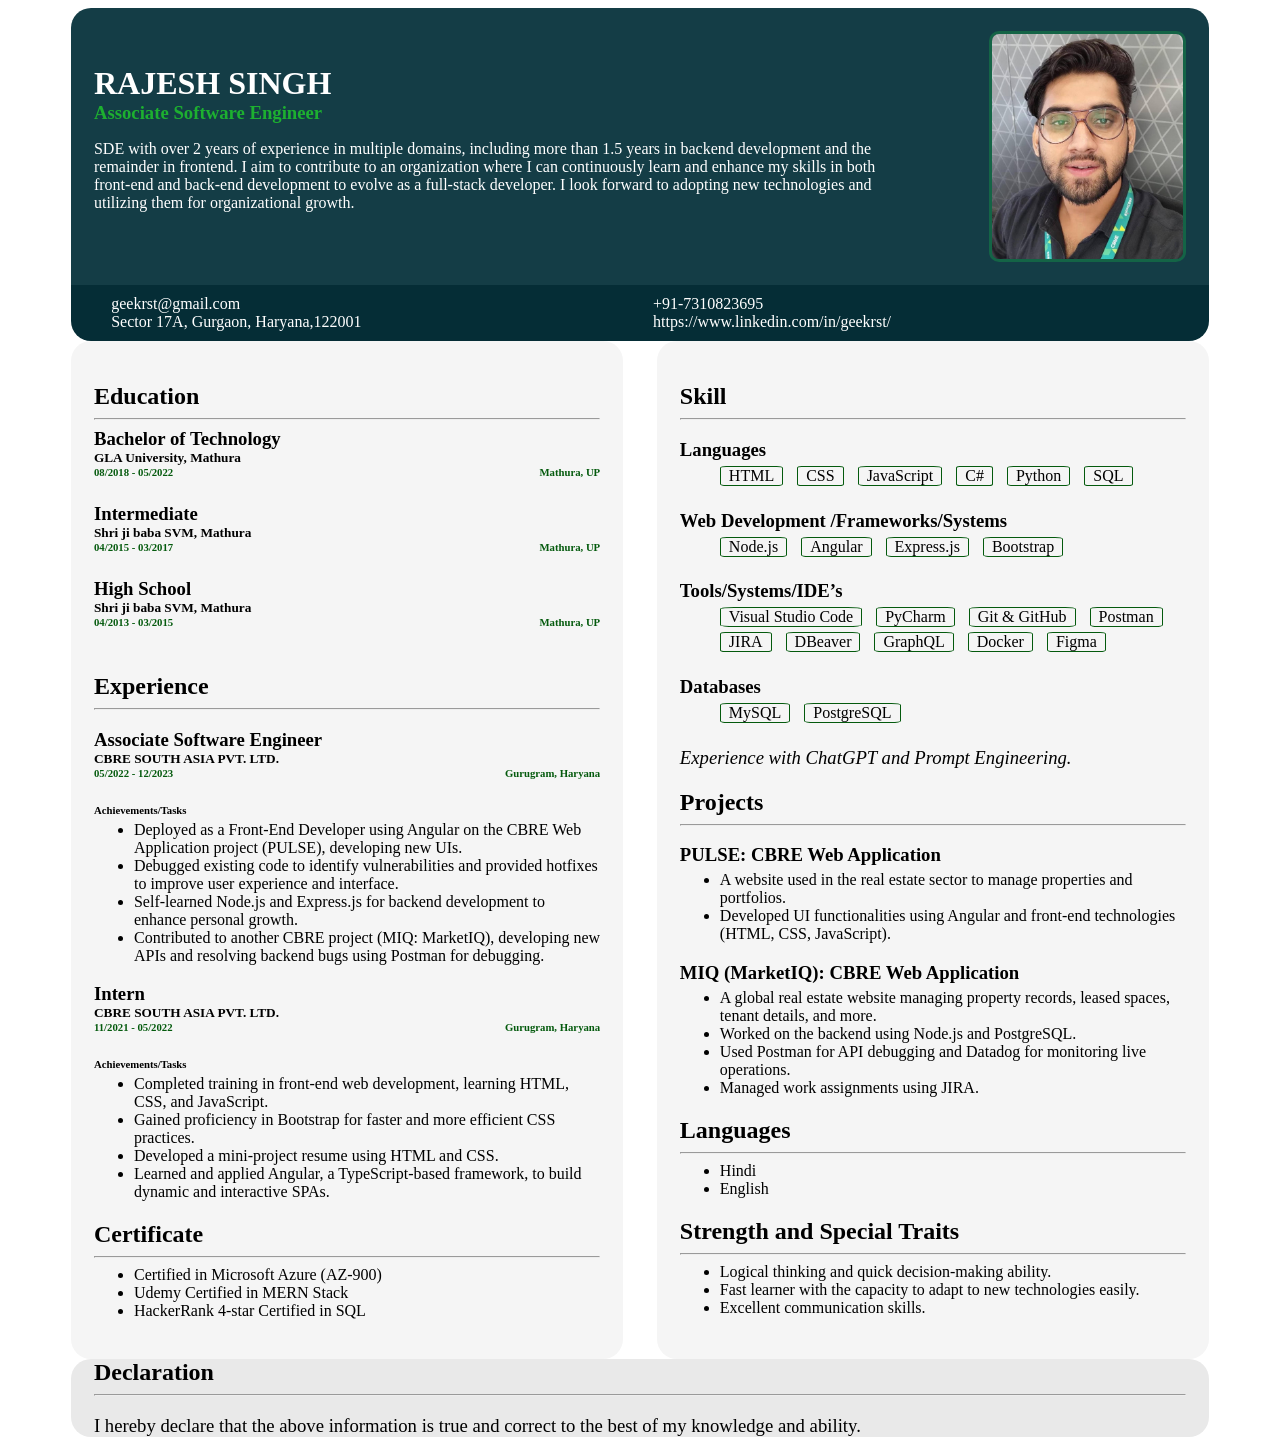
==== index.html @ 97f4af21 "update" ====
<!DOCTYPE html>
<html lang="en">
  <head>
    <meta charset="UTF-8" />
    <meta name="viewport" content="width=device-width, initial-scale=1.0" />
    <title>RAJESH SINGH</title>
    <link rel="stylesheet" href="style.css" />
  </head>
  <body>
    <div class="mainContainer">
      <div class="mainHead">
        <div class="header">
          <div id="desc">
            <h1>RAJESH SINGH</h1>
            <h3>Associate Software Engineer</h3>
            <p>
              SDE with over 2 years of experience in multiple domains, including
              more than 1.5 years in backend development and the remainder in
              frontend. I aim to contribute to an organization where I can
              continuously learn and enhance my skills in both front-end and
              back-end development to evolve as a full-stack developer. I look
              forward to adopting new technologies and utilizing them for
              organizational growth.
            </p>
          </div>
          <img
            src="https://geekrst.github.io/resume/resume.png"
            alt="Rajesh Singh"
          />
        </div>
        <div class="details">
          <ul>
            <li><a href="mailto:geekrst@gmail.com">geekrst@gmail.com</a></li>
            <li><a href="tel:+91-7310823695">+91-7310823695</a></li>
            <li>Sector 17A, Gurgaon, Haryana,122001</li>
            <li>
              <a href="https://www.linkedin.com/in/geekrst/"
                >https://www.linkedin.com/in/geekrst/</a
              >
            </li>
          </ul>
        </div>
      </div>
      <div class="mainContent">
        <div class="left">
          <div class="education">
            <h2>Education</h2>
            <hr />
            <div class="btech">
              <h3 class="edHeading">Bachelor of Technology</h3>
              <h5>GLA University, Mathura</h5>
              <div class="timePlace">
                <h6 class="year">08/2018 - 05/2022</h6>
                <h6 class="yearplace">Mathura, UP</h6>
              </div>
            </div>
            <div class="intermediate">
              <h3 class="edHeading">Intermediate</h3>
              <h5>Shri ji baba SVM, Mathura</h5>
              <div class="timePlace">
                <h6 class="year">04/2015 - 03/2017</h6>
                <h6 class="yearplace">Mathura, UP</h6>
              </div>
            </div>
            <div class="highschool">
              <h3 class="edHeading">High School</h3>
              <h5>Shri ji baba SVM, Mathura</h5>
              <div class="timePlace">
                <h6 class="year">04/2013 - 03/2015</h6>
                <h6 class="yearplace">Mathura, UP</h6>
              </div>
            </div>
          </div>
          <div class="experience">
            <h2>Experience</h2>
            <hr />
            <div class="fulltime">
              <h3>Associate Software Engineer</h3>
              <h5>CBRE SOUTH ASIA PVT. LTD.</h5>
              <div class="timePlace">
                <h6 class="year">05/2022 - 12/2023</h6>
                <h6 class="yearplace">Gurugram, Haryana</h6>
              </div>
              <h6 class="goal">Achievements/Tasks</h6>
              <ul>
                <li>
                  Deployed as a Front-End Developer using Angular on the CBRE
                  Web Application project (PULSE), developing new UIs.
                </li>
                <li>
                  Debugged existing code to identify vulnerabilities and
                  provided hotfixes to improve user experience and interface.
                </li>
                <li>
                  Self-learned Node.js and Express.js for backend development to
                  enhance personal growth.
                </li>
                <li>
                  Contributed to another CBRE project (MIQ: MarketIQ),
                  developing new APIs and resolving backend bugs using Postman
                  for debugging.
                </li>
              </ul>
            </div>
            <div class="intern">
              <h3>Intern</h3>
              <h5>CBRE SOUTH ASIA PVT. LTD.</h5>
              <div class="timePlace">
                <h6 class="year">11/2021 - 05/2022</h6>
                <h6 class="yearplace">Gurugram, Haryana</h6>
              </div>
              <h6 class="goal">Achievements/Tasks</h6>
              <ul>
                <li>
                  Completed training in front-end web development, learning
                  HTML, CSS, and JavaScript.
                </li>
                <li>
                  Gained proficiency in Bootstrap for faster and more efficient
                  CSS practices.
                </li>
                <li>Developed a mini-project resume using HTML and CSS.</li>
                <li>
                  Learned and applied Angular, a TypeScript-based framework, to
                  build dynamic and interactive SPAs.
                </li>
              </ul>
            </div>
          </div>
          <div class="certificate">
            <h2>Certificate</h2>
            <hr />
            <ul>
              <li>Certified in Microsoft Azure (AZ-900)</li>
              <li>Udemy Certified in MERN Stack</li>
              <li>HackerRank 4-star Certified in SQL</li>
            </ul>
          </div>
        </div>
        <div class="right">
          <div class="skill">
            <h2>Skill</h2>
            <hr />
            <h3>Languages</h3>
            <ul>
              <li>HTML</li>
              <li>CSS</li>
              <li>JavaScript</li>
              <li>C#</li>
              <li>Python</li>
              <!-- <li>Swift</li> -->
              <li>SQL</li>
            </ul>
            <h3>Web Development /Frameworks/Systems</h3>
            <ul>
              <li>Node.js</li>
              <li>Angular</li>
              <li>Express.js</li>
              <li>Bootstrap</li>
              <!-- <li>UIKit</li>
              <li>SwiftUI</li>
              <li>Core data</li> -->
            </ul>
            <h3>Tools/Systems/IDE’s</h3>
            <ul>
              <li>Visual Studio Code</li>
              <!-- <li>XCode</li> -->
              <li>PyCharm</li>
              <li>Git & GitHub</li>
              <li>Postman</li>
              <li>JIRA</li>
              <li>DBeaver</li>
              <!-- <li>SQLiteStudio</li> -->
              <li>GraphQL</li>
              <li>Docker</li>
              <li>Figma</li>
            </ul>
            <h3>Databases</h3>
            <ul>
              <li>MySQL</li>
              <li>PostgreSQL</li>
              <!-- <li>SQLite</li> -->
            </ul>
            <h3 class="ai">
              <em>Experience with ChatGPT and Prompt Engineering.</em>
            </h3>
          </div>
          <div class="project">
            <h2>Projects</h2>
            <hr />
            <h3>PULSE: CBRE Web Application</h3>
            <ul>
              <li>
                A website used in the real estate sector to manage properties
                and portfolios.
              </li>
              <li>
                Developed UI functionalities using Angular and front-end
                technologies (HTML, CSS, JavaScript).
              </li>
            </ul>
            <h3>MIQ (MarketIQ): CBRE Web Application</h3>
            <ul>
              <li>
                A global real estate website managing property records, leased
                spaces, tenant details, and more.
              </li>
              <li>Worked on the backend using Node.js and PostgreSQL.</li>
              <li>
                Used Postman for API debugging and Datadog for monitoring live
                operations.
              </li>
              <li>Managed work assignments using JIRA.</li>
            </ul>
            <!-- <h3>HOST: CBRE Mobile App</h3>
            <ul>
              <li>
                It is mobile app for building plotting and managing, worked on
                iOS application HOST.
              </li>
              <li>
                Worked in Xcode and Swift programming language for iOS
                Development.
              </li>
            </ul> -->
          </div>
          <div class="language">
            <h2>Languages</h2>
            <hr />
            <ul>
              <li>Hindi</li>
              <li>English</li>
            </ul>
          </div>
          <div class="strength">
            <h2>Strength and Special Traits</h2>
            <hr />
            <ul>
              <li>Logical thinking and quick decision-making ability.</li>
              <li>
                Fast learner with the capacity to adapt to new technologies
                easily.
              </li>
              <li>Excellent communication skills.</li>
            </ul>
          </div>
        </div>
      </div>
      <div class="declaration">
        <h2 id="declarationName">Declaration</h2>
        <hr />
        <h3 class="ai">
          I hereby declare that the above information is true and correct to the
          best of my knowledge and ability.
        </h3>
      </div>
    </div>
  </body>
</html>
---- style.css ----
.header #desc {
  width: 75%;
  display: inline-block;
  /* background-color: #31d; */
  color: white;
}
.header #desc h1 {
  margin: 0;
}

.mainHead {
  /* border: 2px solid red; */
  border-radius: 20px;
}

.header #desc h3 {
  color: rgb(29, 176, 48);
  margin: 0;
}

h3 {
  margin-bottom: 0;
}

.header {
  /* border: 2px solid navy; */
  height: 10%;
  margin: 0;
  padding: 2% 2%;
  background-color: rgb(20, 61, 70);
  border-radius: 20px 20px 0 0;
  display: flex;
  flex-direction: row;
  justify-content: space-between;
  align-items: center;
  /* align-content: center; */
}

/* .header #dp {
  width: 24%;
  display: inline-block;
  box-sizing: border-box;
  border: 5px solid rgb(79, 19, 231);
  border-radius: 4px;
} */

.header img {
  width: 18%;
  display: inline-block;
  height: 25%;
  box-sizing: border-box;
  object-fit: contain;
  border: 3px solid rgb(20, 100, 70);
  border-radius: 10px;
}

.details {
  background-color: rgb(5, 45, 54);
  margin: 0;
  padding: 10px 0;
  /* border-bottom: 2px solid red; */
  border-radius: 0 0 20px 20px;
}

.mainContent {
  display: flex;
  /* flex-direction: row; */
  /* flex-wrap: wrap-reverse; */
  justify-content: space-between;
  /* align-content: center; */
}

.details li {
  color: white;
  display: inline-block;
  width: 49%;
}

.ai {
  font-weight: 400;
}
.details li a {
  color: white;
  text-decoration: none;
}

.details li a:hover {
  color: rgb(15, 106, 224);
  text-decoration: underline;
}
ul {
  margin-top: 5px;
}
.details ul {
  margin: 0;
}

.left {
  /* border: 2px solid orange; */
  width: 44.5%;
  display: inline-block;
  padding: 2% 2%;
  object-fit: contain;
  background-color: whitesmoke;
  border-radius: 20px;
}

.right {
  /* border: 2px solid purple; */
  width: 44.5%;
  display: inline-block;
  padding: 2% 2%;
  object-fit: contain;
  background-color: rgb(245, 245, 245);
  border-radius: 20px;
}

.declaration {
  /* border: 2px solid red; */
  padding: 0 2%;
  background-color: #e9e9e9;
  border-radius: 20px;
  /* color: white; */
}
/* Skill -- start */
.skill li {
  display: inline-block;
  margin: 0 10px 5px 0;
  padding: 0 8px;
  border: 1px solid rgb(4, 90, 13);
  border-radius: 10%;
}

/* Skill --- end */

/* Left --- start */
.left .year {
  display: inline-block;
  margin-top: 0;
  color: rgb(4, 90, 13);
}

.edHeading {
  margin-bottom: 0;
  margin-top: 0;
}
.left .yearplace {
  display: inline-block;
  /* margin-left: 145px; */
  margin-top: 0;
  color: rgb(4, 90, 13);
}

.timePlace {
  display: flex;
  flex-direction: row;
  justify-content: space-between;
}
.left h5 {
  margin: 0;
}

.left .goal {
  margin: 0;
}

/* left ---- end  */

#declarationName {
  margin-top: 0;
}

.mainContainer {
  width: 90%;
  margin: auto;
  font-size: 1.25vw;
}
h2 {
  margin-bottom: 0;
}

/* Mobile Design */

/* @media screen and (min-width: 450px) {
  .mainContainer {
    width: 100%;
    margin: auto;
    font-size: 1.25vw;
  }

  .header {
    height: 20%;
  }
} */

/* Mobile-end */
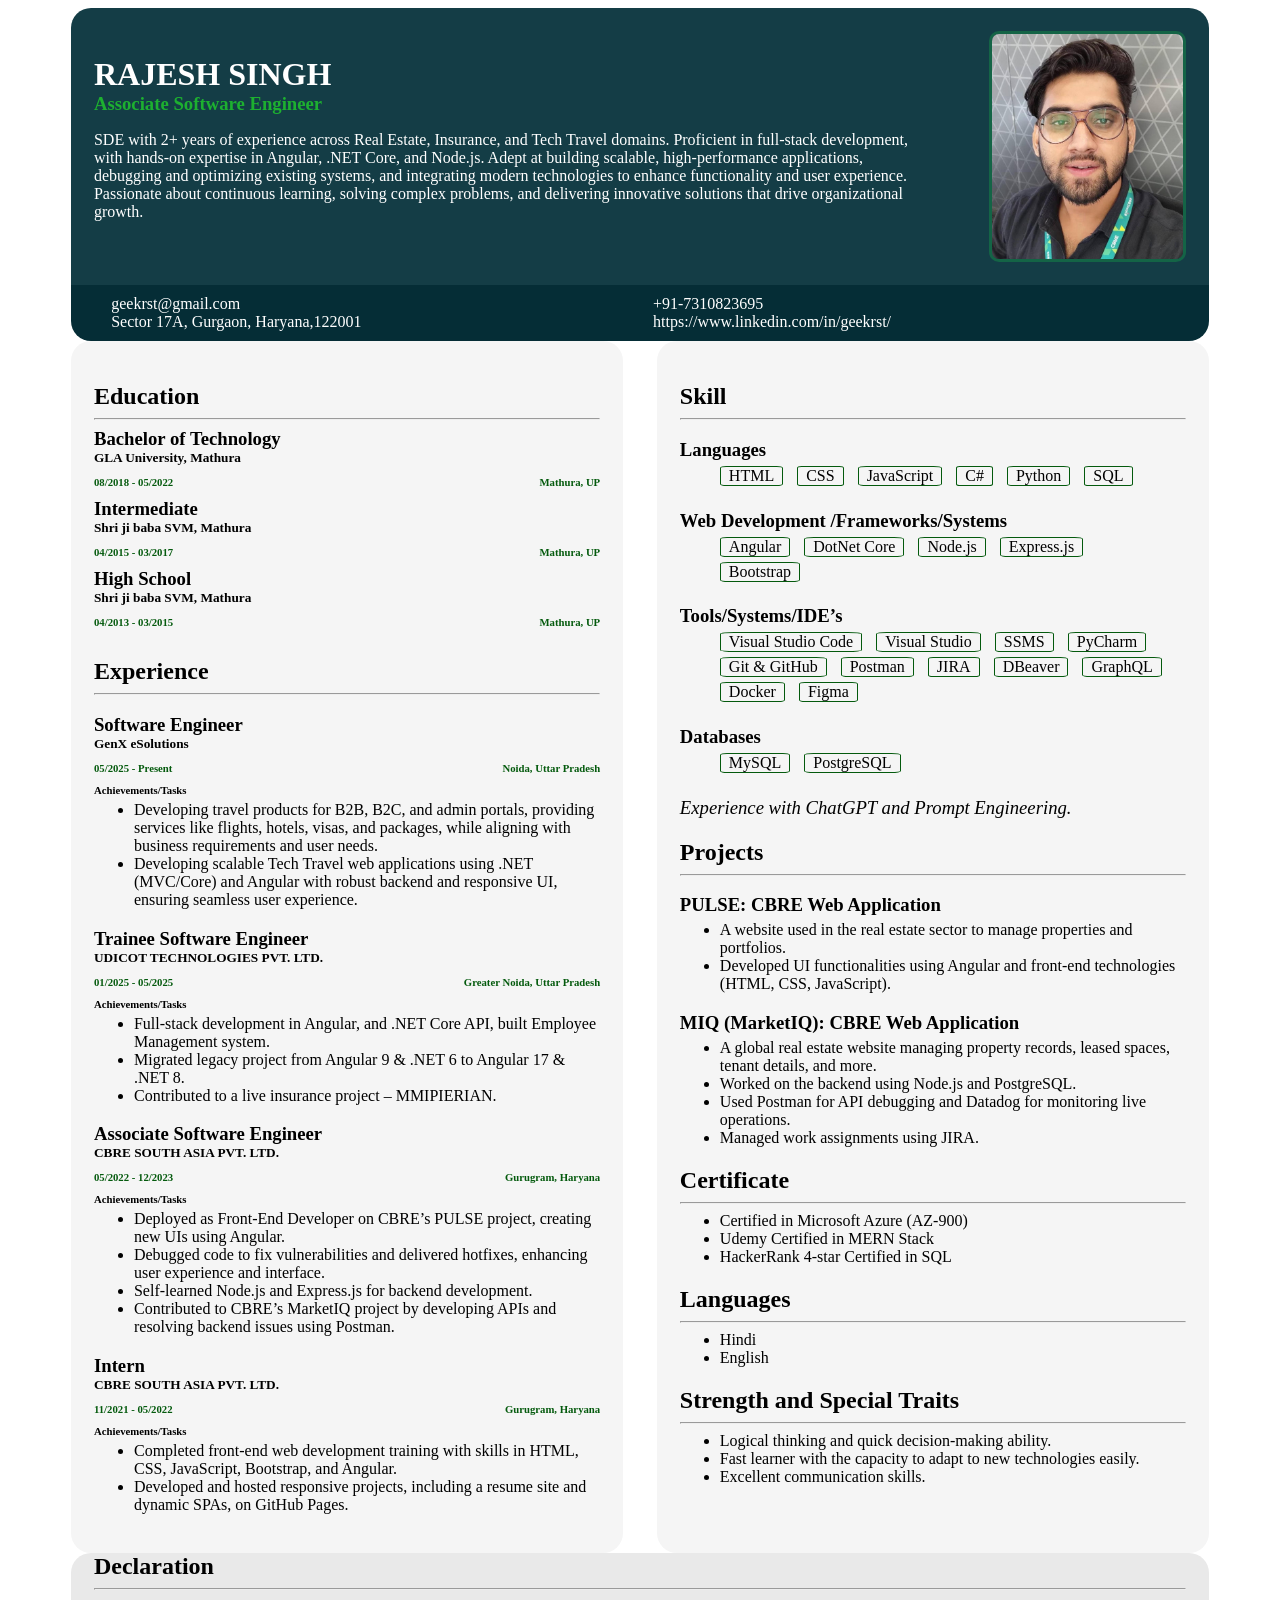
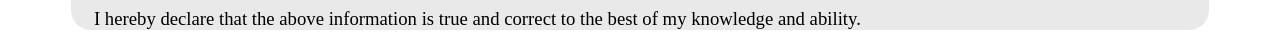
==== commit fd856e3b: "updated 02102025" ====
--- a/index.html
+++ b/index.html
@@ -1,218 +1,238 @@
 <!DOCTYPE html>
 <html lang="en">
-  <head>
-    <meta charset="UTF-8" />
-    <meta name="viewport" content="width=device-width, initial-scale=1.0" />
-    <title>RAJESH SINGH</title>
-    <link rel="stylesheet" href="style.css" />
-  </head>
-  <body>
-    <div class="mainContainer">
-      <div class="mainHead">
-        <div class="header">
-          <div id="desc">
-            <h1>RAJESH SINGH</h1>
+
+<head>
+  <meta charset="UTF-8" />
+  <meta name="viewport" content="width=device-width, initial-scale=1.0" />
+  <title>RAJESH SINGH</title>
+  <link rel="stylesheet" href="style.css" />
+</head>
+
+<body>
+  <div class="mainContainer">
+    <div class="mainHead">
+      <div class="header">
+        <div id="desc">
+          <h1>RAJESH SINGH</h1>
+          <h3>Associate Software Engineer</h3>
+          <p style="font-weight: 200;">
+            SDE with 2+ years of experience across Real Estate, Insurance, and Tech Travel domains. Proficient in
+            full-stack development, with hands-on expertise in Angular, .NET Core, and Node.js. Adept at building
+            scalable, high-performance applications, debugging and optimizing existing systems, and integrating modern
+            technologies to enhance functionality and user experience. Passionate about continuous learning, solving
+            complex problems, and delivering innovative solutions that drive organizational growth.
+          </p>
+        </div>
+        <img src="https://geekrst.github.io/resume/resume.png" alt="Rajesh Singh" />
+        <!-- <img src="/resume.png" alt="Rst" /> -->
+      </div>
+      <div class="details">
+        <ul>
+          <li><a href="mailto:geekrst@gmail.com">geekrst@gmail.com</a></li>
+          <li><a href="tel:+91-7310823695">+91-7310823695</a></li>
+          <li>Sector 17A, Gurgaon, Haryana,122001</li>
+          <li>
+            <a href="https://www.linkedin.com/in/geekrst/">https://www.linkedin.com/in/geekrst/</a>
+          </li>
+        </ul>
+      </div>
+    </div>
+    <div class="mainContent">
+      <div class="left">
+        <div class="education">
+          <h2>Education</h2>
+          <hr />
+          <div class="btech">
+            <h3 class="edHeading">Bachelor of Technology</h3>
+            <h5>GLA University, Mathura</h5>
+            <div class="timePlace">
+              <h6 class="year">08/2018 - 05/2022</h6>
+              <h6 class="yearplace">Mathura, UP</h6>
+            </div>
+          </div>
+          <div class="intermediate">
+            <h3 class="edHeading">Intermediate</h3>
+            <h5>Shri ji baba SVM, Mathura</h5>
+            <div class="timePlace">
+              <h6 class="year">04/2015 - 03/2017</h6>
+              <h6 class="yearplace">Mathura, UP</h6>
+            </div>
+          </div>
+          <div class="highschool">
+            <h3 class="edHeading">High School</h3>
+            <h5>Shri ji baba SVM, Mathura</h5>
+            <div class="timePlace">
+              <h6 class="year">04/2013 - 03/2015</h6>
+              <h6 class="yearplace">Mathura, UP</h6>
+            </div>
+          </div>
+        </div>
+        <div class="experience">
+          <h2>Experience</h2>
+          <hr />
+          <div class="fulltime">
+            <h3>Software Engineer</h3>
+            <h5>GenX eSolutions</h5>
+            <div class="timePlace">
+              <h6 class="year">05/2025 - Present</h6>
+              <h6 class="yearplace">Noida, Uttar Pradesh</h6>
+            </div>
+            <h6 class="goal">Achievements/Tasks</h6>
+            <ul>
+              <li>Developing travel products for B2B, B2C, and admin portals, providing services like flights, hotels,
+                visas, and packages, while aligning with business requirements and user needs.</li>
+              <li>Developing scalable Tech Travel web applications using .NET (MVC/Core) and Angular with robust
+                backend and responsive UI, ensuring seamless user experience.</li>
+            </ul>
+          </div>
+          <div class="intern">
+            <h3>Trainee Software Engineer</h3>
+            <h5>UDICOT TECHNOLOGIES PVT. LTD.</h5>
+            <div class="timePlace">
+              <h6 class="year">01/2025 - 05/2025</h6>
+              <h6 class="yearplace">Greater Noida, Uttar Pradesh</h6>
+            </div>
+            <h6 class="goal">Achievements/Tasks</h6>
+            <ul>
+              <li>Full-stack development in Angular, and .NET Core API, built Employee
+                Management system.</li>
+              <li>Migrated legacy project from Angular 9 & .NET 6 to Angular 17 & .NET 8.
+              </li>
+              <li>Contributed to a live insurance project – MMIPIERIAN.</li>
+            </ul>
+          </div>
+          <div class="fulltime">
             <h3>Associate Software Engineer</h3>
-            <p>
-              SDE with over 2 years of experience in multiple domains, including
-              more than 1.5 years in backend development and the remainder in
-              frontend. I aim to contribute to an organization where I can
-              continuously learn and enhance my skills in both front-end and
-              back-end development to evolve as a full-stack developer. I look
-              forward to adopting new technologies and utilizing them for
-              organizational growth.
-            </p>
-          </div>
-          <img
-            src="https://geekrst.github.io/resume/resume.png"
-            alt="Rajesh Singh"
-          />
-        </div>
-        <div class="details">
-          <ul>
-            <li><a href="mailto:geekrst@gmail.com">geekrst@gmail.com</a></li>
-            <li><a href="tel:+91-7310823695">+91-7310823695</a></li>
-            <li>Sector 17A, Gurgaon, Haryana,122001</li>
-            <li>
-              <a href="https://www.linkedin.com/in/geekrst/"
-                >https://www.linkedin.com/in/geekrst/</a
-              >
-            </li>
-          </ul>
-        </div>
-      </div>
-      <div class="mainContent">
-        <div class="left">
-          <div class="education">
-            <h2>Education</h2>
-            <hr />
-            <div class="btech">
-              <h3 class="edHeading">Bachelor of Technology</h3>
-              <h5>GLA University, Mathura</h5>
-              <div class="timePlace">
-                <h6 class="year">08/2018 - 05/2022</h6>
-                <h6 class="yearplace">Mathura, UP</h6>
-              </div>
-            </div>
-            <div class="intermediate">
-              <h3 class="edHeading">Intermediate</h3>
-              <h5>Shri ji baba SVM, Mathura</h5>
-              <div class="timePlace">
-                <h6 class="year">04/2015 - 03/2017</h6>
-                <h6 class="yearplace">Mathura, UP</h6>
-              </div>
-            </div>
-            <div class="highschool">
-              <h3 class="edHeading">High School</h3>
-              <h5>Shri ji baba SVM, Mathura</h5>
-              <div class="timePlace">
-                <h6 class="year">04/2013 - 03/2015</h6>
-                <h6 class="yearplace">Mathura, UP</h6>
-              </div>
-            </div>
-          </div>
-          <div class="experience">
-            <h2>Experience</h2>
-            <hr />
-            <div class="fulltime">
-              <h3>Associate Software Engineer</h3>
-              <h5>CBRE SOUTH ASIA PVT. LTD.</h5>
-              <div class="timePlace">
-                <h6 class="year">05/2022 - 12/2023</h6>
-                <h6 class="yearplace">Gurugram, Haryana</h6>
-              </div>
-              <h6 class="goal">Achievements/Tasks</h6>
-              <ul>
-                <li>
-                  Deployed as a Front-End Developer using Angular on the CBRE
-                  Web Application project (PULSE), developing new UIs.
-                </li>
-                <li>
-                  Debugged existing code to identify vulnerabilities and
-                  provided hotfixes to improve user experience and interface.
-                </li>
-                <li>
-                  Self-learned Node.js and Express.js for backend development to
-                  enhance personal growth.
-                </li>
-                <li>
-                  Contributed to another CBRE project (MIQ: MarketIQ),
-                  developing new APIs and resolving backend bugs using Postman
-                  for debugging.
-                </li>
-              </ul>
-            </div>
-            <div class="intern">
-              <h3>Intern</h3>
-              <h5>CBRE SOUTH ASIA PVT. LTD.</h5>
-              <div class="timePlace">
-                <h6 class="year">11/2021 - 05/2022</h6>
-                <h6 class="yearplace">Gurugram, Haryana</h6>
-              </div>
-              <h6 class="goal">Achievements/Tasks</h6>
-              <ul>
-                <li>
-                  Completed training in front-end web development, learning
-                  HTML, CSS, and JavaScript.
-                </li>
-                <li>
-                  Gained proficiency in Bootstrap for faster and more efficient
-                  CSS practices.
-                </li>
-                <li>Developed a mini-project resume using HTML and CSS.</li>
-                <li>
-                  Learned and applied Angular, a TypeScript-based framework, to
-                  build dynamic and interactive SPAs.
-                </li>
-              </ul>
-            </div>
-          </div>
-          <div class="certificate">
-            <h2>Certificate</h2>
-            <hr />
-            <ul>
-              <li>Certified in Microsoft Azure (AZ-900)</li>
-              <li>Udemy Certified in MERN Stack</li>
-              <li>HackerRank 4-star Certified in SQL</li>
-            </ul>
-          </div>
-        </div>
-        <div class="right">
-          <div class="skill">
-            <h2>Skill</h2>
-            <hr />
-            <h3>Languages</h3>
-            <ul>
-              <li>HTML</li>
-              <li>CSS</li>
-              <li>JavaScript</li>
-              <li>C#</li>
-              <li>Python</li>
-              <!-- <li>Swift</li> -->
-              <li>SQL</li>
-            </ul>
-            <h3>Web Development /Frameworks/Systems</h3>
-            <ul>
-              <li>Node.js</li>
-              <li>Angular</li>
-              <li>Express.js</li>
-              <li>Bootstrap</li>
-              <!-- <li>UIKit</li>
+            <h5>CBRE SOUTH ASIA PVT. LTD.</h5>
+            <div class="timePlace">
+              <h6 class="year">05/2022 - 12/2023</h6>
+              <h6 class="yearplace">Gurugram, Haryana</h6>
+            </div>
+            <h6 class="goal">Achievements/Tasks</h6>
+            <ul>
+              <li>
+                Deployed as Front-End Developer on CBRE’s PULSE project, creating new UIs using Angular.
+              </li>
+              <li>
+                Debugged code to fix vulnerabilities and delivered hotfixes, enhancing user experience and interface.
+              </li>
+              <li>
+                Self-learned Node.js and Express.js for backend development.
+              </li>
+              <li>
+                Contributed to CBRE’s MarketIQ project by developing APIs and resolving backend issues using Postman.
+              </li>
+            </ul>
+          </div>
+          <div class="intern">
+            <h3>Intern</h3>
+            <h5>CBRE SOUTH ASIA PVT. LTD.</h5>
+            <div class="timePlace">
+              <h6 class="year">11/2021 - 05/2022</h6>
+              <h6 class="yearplace">Gurugram, Haryana</h6>
+            </div>
+            <h6 class="goal">Achievements/Tasks</h6>
+            <ul>
+              <!-- <li>
+                Completed training in front-end web development, learning
+                HTML, CSS, and JavaScript.
+              </li>
+              <li>
+                Gained proficiency in Bootstrap for faster and more efficient
+                CSS practices.
+              </li>
+              <li>Developed a mini-project resume using HTML and CSS.</li>
+              <li>
+                Learned and applied Angular, a TypeScript-based framework, to
+                build dynamic and interactive SPAs.
+              </li> -->
+              <li>Completed front-end web development training with skills in HTML, CSS, JavaScript, Bootstrap, and
+                Angular.</li>
+              <li>Developed and hosted responsive projects, including a resume site and dynamic SPAs, on GitHub Pages.
+              </li>
+            </ul>
+          </div>
+        </div>
+
+      </div>
+      <div class="right">
+        <div class="skill">
+          <h2>Skill</h2>
+          <hr />
+          <h3>Languages</h3>
+          <ul>
+            <li>HTML</li>
+            <li>CSS</li>
+            <li>JavaScript</li>
+            <li>C#</li>
+            <li>Python</li>
+            <!-- <li>Swift</li> -->
+            <li>SQL</li>
+          </ul>
+          <h3>Web Development /Frameworks/Systems</h3>
+          <ul>
+            <li>Angular</li>
+            <li>DotNet Core</li>
+            <li>Node.js</li>
+            <li>Express.js</li>
+            <li>Bootstrap</li>
+            <!-- <li>UIKit</li>
               <li>SwiftUI</li>
               <li>Core data</li> -->
-            </ul>
-            <h3>Tools/Systems/IDE’s</h3>
-            <ul>
-              <li>Visual Studio Code</li>
-              <!-- <li>XCode</li> -->
-              <li>PyCharm</li>
-              <li>Git & GitHub</li>
-              <li>Postman</li>
-              <li>JIRA</li>
-              <li>DBeaver</li>
-              <!-- <li>SQLiteStudio</li> -->
-              <li>GraphQL</li>
-              <li>Docker</li>
-              <li>Figma</li>
-            </ul>
-            <h3>Databases</h3>
-            <ul>
-              <li>MySQL</li>
-              <li>PostgreSQL</li>
-              <!-- <li>SQLite</li> -->
-            </ul>
-            <h3 class="ai">
-              <em>Experience with ChatGPT and Prompt Engineering.</em>
-            </h3>
-          </div>
-          <div class="project">
-            <h2>Projects</h2>
-            <hr />
-            <h3>PULSE: CBRE Web Application</h3>
-            <ul>
-              <li>
-                A website used in the real estate sector to manage properties
-                and portfolios.
-              </li>
-              <li>
-                Developed UI functionalities using Angular and front-end
-                technologies (HTML, CSS, JavaScript).
-              </li>
-            </ul>
-            <h3>MIQ (MarketIQ): CBRE Web Application</h3>
-            <ul>
-              <li>
-                A global real estate website managing property records, leased
-                spaces, tenant details, and more.
-              </li>
-              <li>Worked on the backend using Node.js and PostgreSQL.</li>
-              <li>
-                Used Postman for API debugging and Datadog for monitoring live
-                operations.
-              </li>
-              <li>Managed work assignments using JIRA.</li>
-            </ul>
-            <!-- <h3>HOST: CBRE Mobile App</h3>
+          </ul>
+          <h3>Tools/Systems/IDE’s</h3>
+          <ul>
+            <li>Visual Studio Code</li>
+            <li>Visual Studio</li>
+            <li>SSMS</li>
+            <li>PyCharm</li>
+            <li>Git & GitHub</li>
+            <li>Postman</li>
+            <li>JIRA</li>
+            <li>DBeaver</li>
+            <!-- <li>SQLiteStudio</li> -->
+            <li>GraphQL</li>
+            <li>Docker</li>
+            <li>Figma</li>
+          </ul>
+          <h3>Databases</h3>
+          <ul>
+            <li>MySQL</li>
+            <li>PostgreSQL</li>
+            <!-- <li>SQLite</li> -->
+          </ul>
+          <h3 class="ai">
+            <em>Experience with ChatGPT and Prompt Engineering.</em>
+          </h3>
+        </div>
+        <div class="project">
+          <h2>Projects</h2>
+          <hr />
+          <h3>PULSE: CBRE Web Application</h3>
+          <ul>
+            <li>
+              A website used in the real estate sector to manage properties
+              and portfolios.
+            </li>
+            <li>
+              Developed UI functionalities using Angular and front-end
+              technologies (HTML, CSS, JavaScript).
+            </li>
+          </ul>
+          <h3>MIQ (MarketIQ): CBRE Web Application</h3>
+          <ul>
+            <li>
+              A global real estate website managing property records, leased
+              spaces, tenant details, and more.
+            </li>
+            <li>Worked on the backend using Node.js and PostgreSQL.</li>
+            <li>
+              Used Postman for API debugging and Datadog for monitoring live
+              operations.
+            </li>
+            <li>Managed work assignments using JIRA.</li>
+          </ul>
+          <!-- <h3>HOST: CBRE Mobile App</h3>
             <ul>
               <li>
                 It is mobile app for building plotting and managing, worked on
@@ -223,37 +243,47 @@
                 Development.
               </li>
             </ul> -->
-          </div>
-          <div class="language">
-            <h2>Languages</h2>
-            <hr />
-            <ul>
-              <li>Hindi</li>
-              <li>English</li>
-            </ul>
-          </div>
-          <div class="strength">
-            <h2>Strength and Special Traits</h2>
-            <hr />
-            <ul>
-              <li>Logical thinking and quick decision-making ability.</li>
-              <li>
-                Fast learner with the capacity to adapt to new technologies
-                easily.
-              </li>
-              <li>Excellent communication skills.</li>
-            </ul>
-          </div>
-        </div>
-      </div>
-      <div class="declaration">
-        <h2 id="declarationName">Declaration</h2>
-        <hr />
-        <h3 class="ai">
-          I hereby declare that the above information is true and correct to the
-          best of my knowledge and ability.
-        </h3>
+        </div>
+        <div class="certificate">
+          <h2>Certificate</h2>
+          <hr />
+          <ul>
+            <li>Certified in Microsoft Azure (AZ-900)</li>
+            <li>Udemy Certified in MERN Stack</li>
+            <li>HackerRank 4-star Certified in SQL</li>
+          </ul>
+        </div>
+        <div class="language">
+          <h2>Languages</h2>
+          <hr />
+          <ul>
+            <li>Hindi</li>
+            <li>English</li>
+          </ul>
+        </div>
+        <div class="strength">
+          <h2>Strength and Special Traits</h2>
+          <hr />
+          <ul>
+            <li>Logical thinking and quick decision-making ability.</li>
+            <li>
+              Fast learner with the capacity to adapt to new technologies
+              easily.
+            </li>
+            <li>Excellent communication skills.</li>
+          </ul>
+        </div>
       </div>
     </div>
-  </body>
-</html>
+    <div class="declaration">
+      <h2 id="declarationName">Declaration</h2>
+      <hr />
+      <h3 class="ai">
+        I hereby declare that the above information is true and correct to the
+        best of my knowledge and ability.
+      </h3>
+    </div>
+  </div>
+</body>
+
+</html>
--- a/style.css
+++ b/style.css
@@ -136,7 +136,7 @@
 /* Left --- start */
 .left .year {
   display: inline-block;
-  margin-top: 0;
+  margin: 10px 0px;
   color: rgb(4, 90, 13);
 }
 
@@ -147,7 +147,7 @@
 .left .yearplace {
   display: inline-block;
   /* margin-left: 145px; */
-  margin-top: 0;
+  margin: 10px 0px;
   color: rgb(4, 90, 13);
 }
 
@@ -155,6 +155,7 @@
   display: flex;
   flex-direction: row;
   justify-content: space-between;
+  margin-bottom: 0px;
 }
 .left h5 {
   margin: 0;
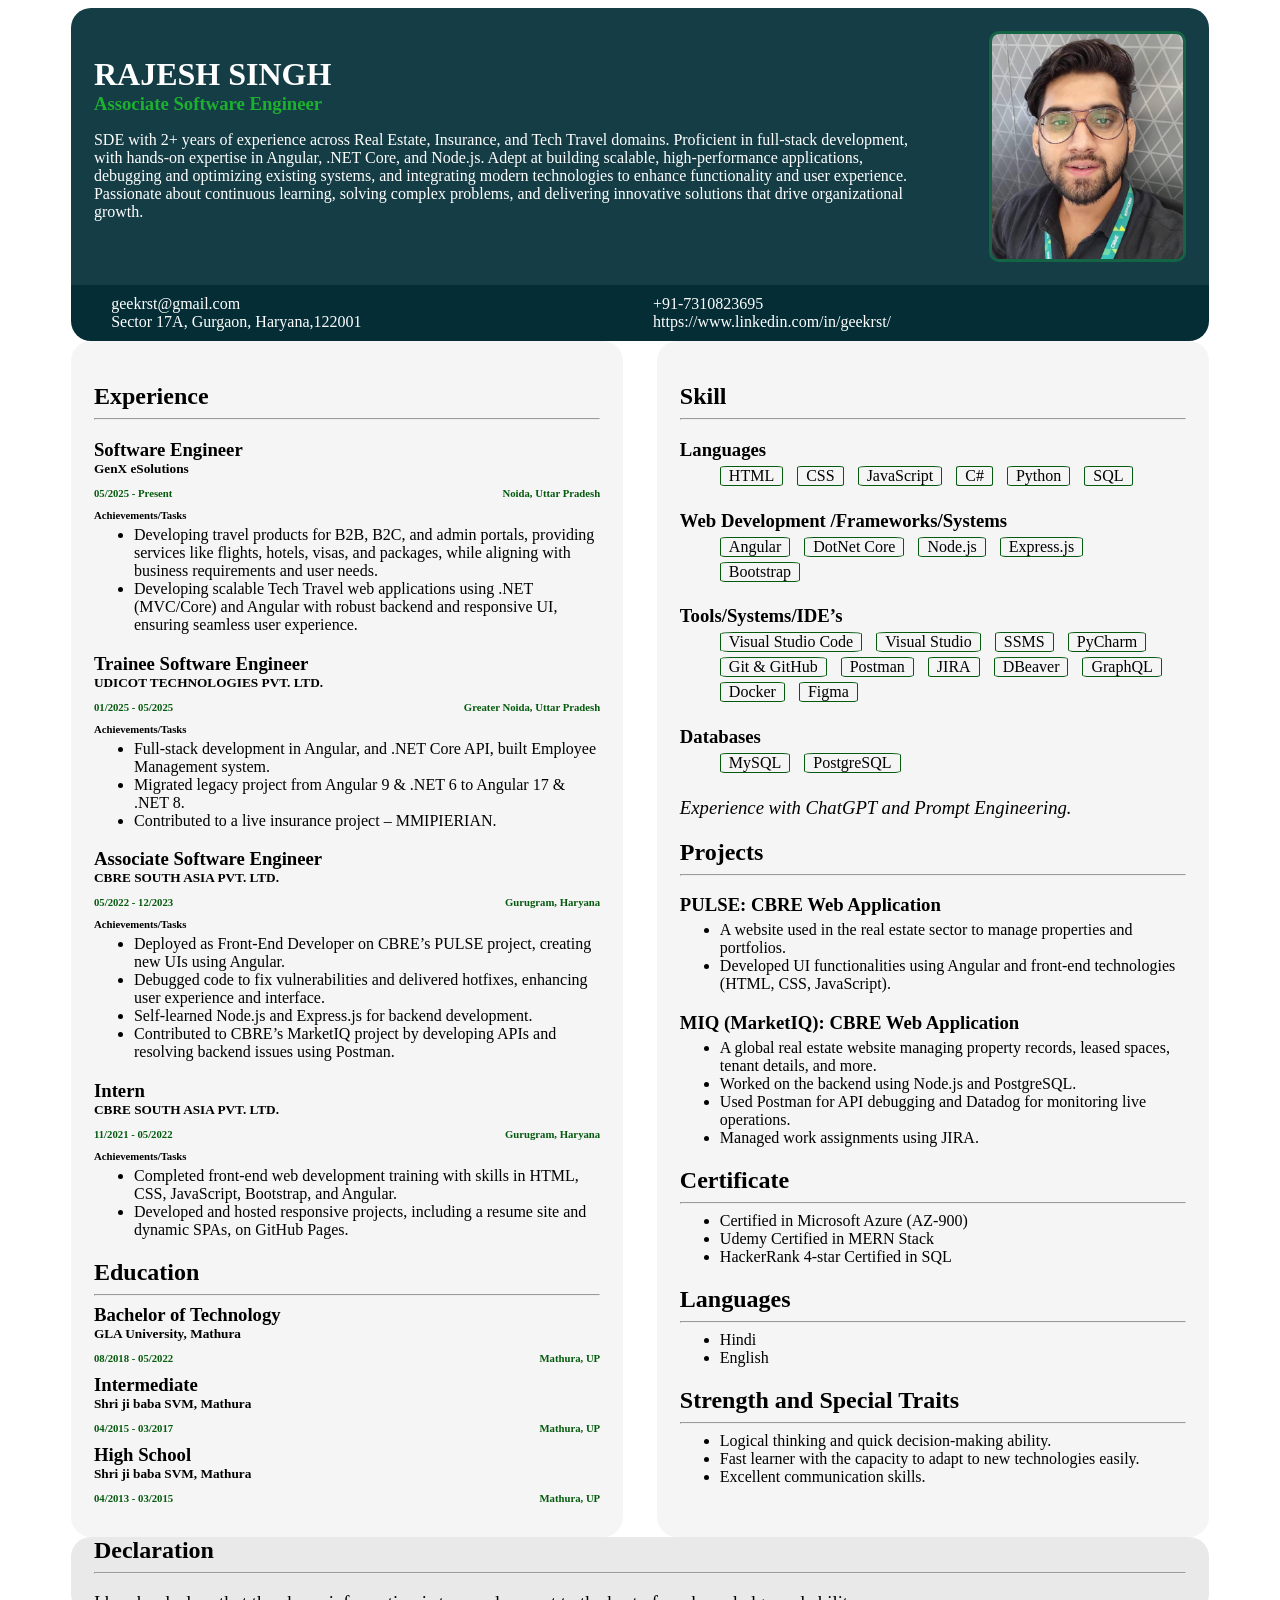
==== commit 740ad973: "changes" ====
--- a/index.html
+++ b/index.html
@@ -39,34 +39,7 @@
     </div>
     <div class="mainContent">
       <div class="left">
-        <div class="education">
-          <h2>Education</h2>
-          <hr />
-          <div class="btech">
-            <h3 class="edHeading">Bachelor of Technology</h3>
-            <h5>GLA University, Mathura</h5>
-            <div class="timePlace">
-              <h6 class="year">08/2018 - 05/2022</h6>
-              <h6 class="yearplace">Mathura, UP</h6>
-            </div>
-          </div>
-          <div class="intermediate">
-            <h3 class="edHeading">Intermediate</h3>
-            <h5>Shri ji baba SVM, Mathura</h5>
-            <div class="timePlace">
-              <h6 class="year">04/2015 - 03/2017</h6>
-              <h6 class="yearplace">Mathura, UP</h6>
-            </div>
-          </div>
-          <div class="highschool">
-            <h3 class="edHeading">High School</h3>
-            <h5>Shri ji baba SVM, Mathura</h5>
-            <div class="timePlace">
-              <h6 class="year">04/2013 - 03/2015</h6>
-              <h6 class="yearplace">Mathura, UP</h6>
-            </div>
-          </div>
-        </div>
+        
         <div class="experience">
           <h2>Experience</h2>
           <hr />
@@ -151,6 +124,34 @@
               <li>Developed and hosted responsive projects, including a resume site and dynamic SPAs, on GitHub Pages.
               </li>
             </ul>
+          </div>
+        </div>
+        <div class="education">
+          <h2>Education</h2>
+          <hr />
+          <div class="btech">
+            <h3 class="edHeading">Bachelor of Technology</h3>
+            <h5>GLA University, Mathura</h5>
+            <div class="timePlace">
+              <h6 class="year">08/2018 - 05/2022</h6>
+              <h6 class="yearplace">Mathura, UP</h6>
+            </div>
+          </div>
+          <div class="intermediate">
+            <h3 class="edHeading">Intermediate</h3>
+            <h5>Shri ji baba SVM, Mathura</h5>
+            <div class="timePlace">
+              <h6 class="year">04/2015 - 03/2017</h6>
+              <h6 class="yearplace">Mathura, UP</h6>
+            </div>
+          </div>
+          <div class="highschool">
+            <h3 class="edHeading">High School</h3>
+            <h5>Shri ji baba SVM, Mathura</h5>
+            <div class="timePlace">
+              <h6 class="year">04/2013 - 03/2015</h6>
+              <h6 class="yearplace">Mathura, UP</h6>
+            </div>
           </div>
         </div>
 
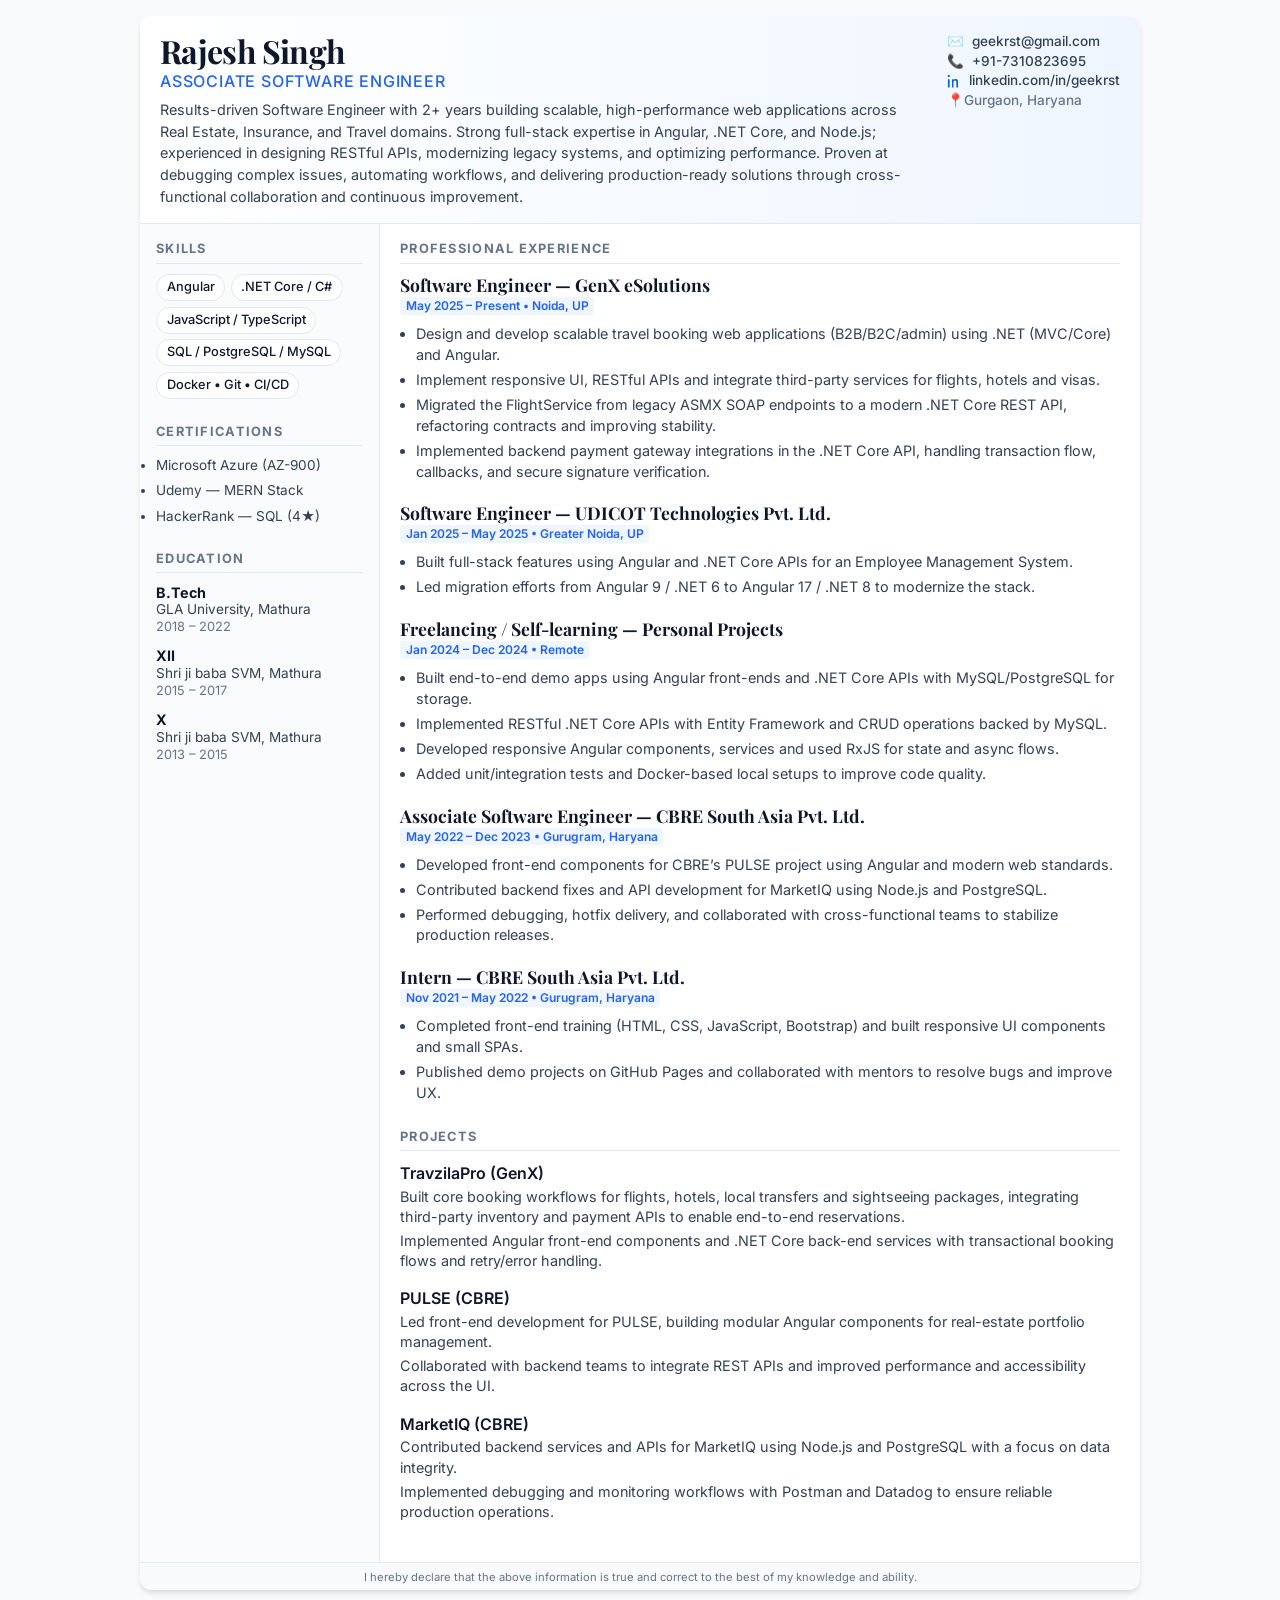
==== commit 7b844d16: "updated 15122025" ====
--- a/index.html
+++ b/index.html
@@ -4,286 +4,261 @@
 <head>
   <meta charset="UTF-8" />
   <meta name="viewport" content="width=device-width, initial-scale=1.0" />
+  <meta name="description"
+    content="Rajesh Singh — Associate Software Engineer. Full-stack developer experienced with Angular, .NET Core, Node.js; skilled in building scalable web applications." />
   <title>RAJESH SINGH</title>
+  <link rel="preconnect" href="https://fonts.googleapis.com">
+  <link rel="preconnect" href="https://fonts.gstatic.com" crossorigin>
+  <link
+    href="https://fonts.googleapis.com/css2?family=Inter:wght@300;400;500;600;700&family=Playfair+Display:wght@400;700&display=swap"
+    rel="stylesheet">
   <link rel="stylesheet" href="style.css" />
 </head>
 
 <body>
-  <div class="mainContainer">
-    <div class="mainHead">
-      <div class="header">
-        <div id="desc">
-          <h1>RAJESH SINGH</h1>
-          <h3>Associate Software Engineer</h3>
-          <p style="font-weight: 200;">
-            SDE with 2+ years of experience across Real Estate, Insurance, and Tech Travel domains. Proficient in
-            full-stack development, with hands-on expertise in Angular, .NET Core, and Node.js. Adept at building
-            scalable, high-performance applications, debugging and optimizing existing systems, and integrating modern
-            technologies to enhance functionality and user experience. Passionate about continuous learning, solving
-            complex problems, and delivering innovative solutions that drive organizational growth.
-          </p>
-        </div>
-        <img src="https://geekrst.github.io/resume/resume.png" alt="Rajesh Singh" />
-        <!-- <img src="/resume.png" alt="Rst" /> -->
+  <!-- ATS-friendly plain-text copy: keeps all data in simple text for resume parsers -->
+  <div class="ats-copy" aria-hidden="false">
+    <pre>
+Rajesh Singh
+Associate Software Engineer
+Contact: geekrst@gmail.com | +91-7310823695
+Location: Sector 17A, Gurgaon, Haryana, 122001
+LinkedIn: https://www.linkedin.com/in/geekrst/
+
+Summary:
+SDE with 2+ years of experience across Real Estate, Insurance, and Tech Travel domains. Proficient in full-stack development, with hands-on expertise in Angular, .NET Core, and Node.js. Adept at building scalable, high-performance applications, debugging and optimizing existing systems, and integrating modern technologies to enhance functionality and user experience.
+
+Experience:
+Software Engineer — GenX eSolutions | May 2025 - Present | Noida, Uttar Pradesh
+- Developing travel products for B2B, B2C, and admin portals; services include flights, hotels, visas, and packages.
+- Developing scalable Tech Travel web applications using .NET (MVC/Core) and Angular; robust backend and responsive UI.
+
+Software Engineer — UDICOT TECHNOLOGIES PVT. LTD. | Jan 2025 - May 2025 | Greater Noida, Uttar Pradesh
+- Full-stack development in Angular and .NET Core API; built Employee Management system.
+- Migrated legacy project from Angular 9 & .NET 6 to Angular 17 & .NET 8.
+- Contributed to insurance project MMIPIERIAN.
+
+Trainee Software Engineer — UDICOT TECHNOLOGIES PVT. LTD. | Jan 2025 - May 2025 | Greater Noida, Uttar Pradesh
+- Full-stack development in Angular and .NET Core API; built Employee Management system.
+- Migrated legacy project from Angular 9 & .NET 6 to Angular 17 & .NET 8.
+
+Associate Software Engineer — CBRE SOUTH ASIA PVT. LTD. | May 2022 - Dec 2023 | Gurugram, Haryana
+- Deployed as Front-End Developer on CBRE’s PULSE project, creating new UIs using Angular.
+- Debugged code to fix vulnerabilities and delivered hotfixes.
+- Self-learned Node.js and Express.js for backend development.
+- Contributed to MarketIQ project by developing APIs and resolving backend issues using Postman.
+
+Intern — CBRE SOUTH ASIA PVT. LTD. | Nov 2021 - May 2022 | Gurugram, Haryana
+- Completed front-end web development training (HTML, CSS, JavaScript, Bootstrap, Angular).
+- Developed and hosted responsive projects, including a resume site and dynamic SPAs, on GitHub Pages.
+
+Education:
+Bachelor of Technology — GLA University, Mathura | 08/2018 - 05/2022
+Intermediate — Shri ji baba SVM, Mathura | 04/2015 - 03/2017
+High School — Shri ji baba SVM, Mathura | 04/2013 - 03/2015
+
+Skills & Languages:
+Languages: HTML, CSS, JavaScript, C#, Python, SQL
+Frameworks/Systems: Angular, DotNet Core, Node.js, Express.js, Bootstrap
+Tools/IDE: Visual Studio Code, Visual Studio, SSMS, PyCharm, Git & GitHub, Postman, JIRA, DBeaver, GraphQL, Docker, Figma
+Databases: MySQL, PostgreSQL
+AI: Experience with ChatGPT and Prompt Engineering.
+
+Projects:
+PULSE (CBRE): UI development for real estate portfolio management (Angular).
+MarketIQ (MIQ): Backend/API work with Node.js and PostgreSQL; used Postman and Datadog.
+
+Certificates:
+Microsoft Azure (AZ-900); Udemy MERN Stack; HackerRank 4-star in SQL
+
+Languages Spoken: Hindi, English
+
+Strengths and Traits:
+- Logical thinking and quick decision-making ability.
+- Fast learner; adapts to new technologies easily.
+- Excellent communication skills.
+
+Declaration:
+I hereby declare that the above information is true and correct to the best of my knowledge and ability.
+    </pre>
+  </div>
+
+  <div class="resume">
+    <header class="top">
+      <div class="identity">
+        <h1>Rajesh Singh</h1>
+        <p class="title">Associate Software Engineer</p>
+        <p class="summary">Results-driven Software Engineer with 2+ years building scalable, high-performance web
+          applications across Real Estate, Insurance, and Travel domains. Strong full-stack expertise in Angular, .NET
+          Core, and Node.js; experienced in designing RESTful APIs, modernizing legacy systems, and optimizing
+          performance. Proven at debugging complex issues, automating workflows, and delivering production-ready
+          solutions through cross-functional collaboration and continuous improvement.</p>
       </div>
-      <div class="details">
-        <ul>
-          <li><a href="mailto:geekrst@gmail.com">geekrst@gmail.com</a></li>
-          <li><a href="tel:+91-7310823695">+91-7310823695</a></li>
-          <li>Sector 17A, Gurgaon, Haryana,122001</li>
-          <li>
-            <a href="https://www.linkedin.com/in/geekrst/">https://www.linkedin.com/in/geekrst/</a>
-          </li>
-        </ul>
+      <div class="contact" aria-label="Contact information">
+        <p class="contact-row">
+          <a class="contact-link" href="mailto:geekrst@gmail.com">
+            <span class="contact-icon" aria-hidden="true">✉️</span>
+            <span class="contact-text">geekrst@gmail.com</span>
+          </a>
+          <a class="contact-link" href="tel:+917310823695">
+            <span class="contact-icon" aria-hidden="true">📞</span>
+            <span class="contact-text">+91-7310823695</span>
+          </a>
+          <a class="contact-link linkedin" href="https://www.linkedin.com/in/geekrst/" target="_blank"
+            rel="noopener noreferrer">
+            <svg aria-hidden="true" width="14" height="14" viewBox="0 0 24 24" fill="none"
+              xmlns="http://www.w3.org/2000/svg" class="linkedin-icon">
+              <path
+                d="M4.98 3.5C4.98 4.6 4.12 5.5 2.99 5.5 1.86 5.5 1 4.6 1 3.5 1 2.4 1.86 1.5 2.99 1.5 4.12 1.5 4.98 2.4 4.98 3.5ZM1.5 8.99H4.5V23H1.5V8.99ZM8.5 8.99H11.25V10.32H11.31C11.78 9.5 13.06 8.58 14.87 8.58 18.7 8.58 19 11.12 19 14.06V23H16V14.96C16 13.36 15.98 11.33 13.75 11.33 11.5 11.33 11.16 13.04 11.16 14.86V23H8.5V8.99Z"
+                fill="#0A66C2" />
+            </svg>
+            <span class="contact-text">linkedin.com/in/geekrst</span>
+          </a>
+          <span class="location">📍Gurgaon, Haryana</span>
+        </p>
       </div>
-    </div>
-    <div class="mainContent">
-      <div class="left">
-        
-        <div class="experience">
-          <h2>Experience</h2>
-          <hr />
-          <div class="fulltime">
-            <h3>Software Engineer</h3>
-            <h5>GenX eSolutions</h5>
-            <div class="timePlace">
-              <h6 class="year">05/2025 - Present</h6>
-              <h6 class="yearplace">Noida, Uttar Pradesh</h6>
+    </header>
+
+    <main class="content">
+      <aside class="leftCol">
+        <section class="block skills">
+          <h2>Skills</h2>
+          <ul class="skill-list">
+            <li>Angular</li>
+            <li>.NET Core / C#</li>
+            <!-- <li>Node.js & Express</li> -->
+            <li>JavaScript / TypeScript</li>
+            <li>SQL / PostgreSQL / MySQL</li>
+            <li>Docker • Git • CI/CD</li>
+          </ul>
+        </section>
+
+        <section class="block certs">
+          <h2>Certifications</h2>
+          <ul>
+            <li>Microsoft Azure (AZ-900)</li>
+            <li>Udemy — MERN Stack</li>
+            <li>HackerRank — SQL (4★)</li>
+          </ul>
+        </section>
+
+        <section class="block education">
+          <h2>Education</h2>
+          <div class="edu-item">
+            <div class="edu-main">
+              <p class="degree">B.Tech</p>
+              <p class="inst">GLA University, Mathura</p>
             </div>
-            <h6 class="goal">Achievements/Tasks</h6>
-            <ul>
-              <li>Developing travel products for B2B, B2C, and admin portals, providing services like flights, hotels,
-                visas, and packages, while aligning with business requirements and user needs.</li>
-              <li>Developing scalable Tech Travel web applications using .NET (MVC/Core) and Angular with robust
-                backend and responsive UI, ensuring seamless user experience.</li>
-            </ul>
-          </div>
-          <div class="intern">
-            <h3>Trainee Software Engineer</h3>
-            <h5>UDICOT TECHNOLOGIES PVT. LTD.</h5>
-            <div class="timePlace">
-              <h6 class="year">01/2025 - 05/2025</h6>
-              <h6 class="yearplace">Greater Noida, Uttar Pradesh</h6>
+            <p class="edu-year">2018 – 2022</p>
+          </div>
+
+          <div class="edu-item">
+            <div class="edu-main">
+              <p class="degree">XII</p>
+              <p class="inst">Shri ji baba SVM, Mathura</p>
             </div>
-            <h6 class="goal">Achievements/Tasks</h6>
-            <ul>
-              <li>Full-stack development in Angular, and .NET Core API, built Employee
-                Management system.</li>
-              <li>Migrated legacy project from Angular 9 & .NET 6 to Angular 17 & .NET 8.
+            <p class="edu-year">2015 – 2017</p>
+          </div>
+
+          <div class="edu-item">
+            <div class="edu-main">
+              <p class="degree">X</p>
+              <p class="inst">Shri ji baba SVM, Mathura</p>
+            </div>
+            <p class="edu-year">2013 – 2015</p>
+          </div>
+        </section>
+      </aside>
+
+      <section class="rightCol">
+        <section class="block experience">
+          <h2>Professional Experience</h2>
+
+          <div class="job">
+            <h3>Software Engineer — GenX eSolutions</h3>
+            <p class="meta">May 2025 – Present • Noida, UP</p>
+            <ul>
+              <li>Design and develop scalable travel booking web applications (B2B/B2C/admin) using .NET (MVC/Core) and
+                Angular.</li>
+              <li>Implement responsive UI, RESTful APIs and integrate third-party services for flights, hotels and
+                visas.</li>
+              <li>Migrated the FlightService from legacy ASMX SOAP endpoints to a modern .NET Core REST API, refactoring
+                contracts and improving stability.</li>
+              <li>Implemented backend payment gateway integrations in the .NET Core API, handling transaction flow,
+                callbacks, and secure signature verification.</li>
+            </ul>
+          </div>
+
+          <div class="job">
+            <h3>Software Engineer — UDICOT Technologies Pvt. Ltd.</h3>
+            <p class="meta">Jan 2025 – May 2025 • Greater Noida, UP</p>
+            <ul>
+              <li>Built full-stack features using Angular and .NET Core APIs for an Employee Management System.</li>
+              <li>Led migration efforts from Angular 9 / .NET 6 to Angular 17 / .NET 8 to modernize the stack.</li>
+            </ul>
+          </div>
+
+          <div class="job">
+            <h3>Freelancing / Self-learning — Personal Projects</h3>
+            <p class="meta">Jan 2024 – Dec 2024 • Remote</p>
+            <ul>
+              <li>Built end-to-end demo apps using Angular front-ends and .NET Core APIs with MySQL/PostgreSQL for
+                storage.</li>
+              <li>Implemented RESTful .NET Core APIs with Entity Framework and CRUD operations backed by MySQL.</li>
+              <li>Developed responsive Angular components, services and used RxJS for state and async flows.</li>
+              <li>Added unit/integration tests and Docker-based local setups to improve code quality.</li>
+            </ul>
+          </div>
+
+          <div class="job">
+            <h3>Associate Software Engineer — CBRE South Asia Pvt. Ltd.</h3>
+            <p class="meta">May 2022 – Dec 2023 • Gurugram, Haryana</p>
+            <ul>
+              <li>Developed front-end components for CBRE’s PULSE project using Angular and modern web standards.</li>
+              <li>Contributed backend fixes and API development for MarketIQ using Node.js and PostgreSQL.</li>
+              <li>Performed debugging, hotfix delivery, and collaborated with cross-functional teams to stabilize
+                production releases.</li>
+            </ul>
+          </div>
+
+          <div class="job">
+            <h3>Intern — CBRE South Asia Pvt. Ltd.</h3>
+            <p class="meta">Nov 2021 – May 2022 • Gurugram, Haryana</p>
+            <ul>
+              <li>Completed front-end training (HTML, CSS, JavaScript, Bootstrap) and built responsive UI components and
+                small SPAs.</li>
+              <li>Published demo projects on GitHub Pages and collaborated with mentors to resolve bugs and improve UX.
               </li>
-              <li>Contributed to a live insurance project – MMIPIERIAN.</li>
-            </ul>
-          </div>
-          <div class="fulltime">
-            <h3>Associate Software Engineer</h3>
-            <h5>CBRE SOUTH ASIA PVT. LTD.</h5>
-            <div class="timePlace">
-              <h6 class="year">05/2022 - 12/2023</h6>
-              <h6 class="yearplace">Gurugram, Haryana</h6>
-            </div>
-            <h6 class="goal">Achievements/Tasks</h6>
-            <ul>
-              <li>
-                Deployed as Front-End Developer on CBRE’s PULSE project, creating new UIs using Angular.
-              </li>
-              <li>
-                Debugged code to fix vulnerabilities and delivered hotfixes, enhancing user experience and interface.
-              </li>
-              <li>
-                Self-learned Node.js and Express.js for backend development.
-              </li>
-              <li>
-                Contributed to CBRE’s MarketIQ project by developing APIs and resolving backend issues using Postman.
-              </li>
-            </ul>
-          </div>
-          <div class="intern">
-            <h3>Intern</h3>
-            <h5>CBRE SOUTH ASIA PVT. LTD.</h5>
-            <div class="timePlace">
-              <h6 class="year">11/2021 - 05/2022</h6>
-              <h6 class="yearplace">Gurugram, Haryana</h6>
-            </div>
-            <h6 class="goal">Achievements/Tasks</h6>
-            <ul>
-              <!-- <li>
-                Completed training in front-end web development, learning
-                HTML, CSS, and JavaScript.
-              </li>
-              <li>
-                Gained proficiency in Bootstrap for faster and more efficient
-                CSS practices.
-              </li>
-              <li>Developed a mini-project resume using HTML and CSS.</li>
-              <li>
-                Learned and applied Angular, a TypeScript-based framework, to
-                build dynamic and interactive SPAs.
-              </li> -->
-              <li>Completed front-end web development training with skills in HTML, CSS, JavaScript, Bootstrap, and
-                Angular.</li>
-              <li>Developed and hosted responsive projects, including a resume site and dynamic SPAs, on GitHub Pages.
-              </li>
-            </ul>
-          </div>
-        </div>
-        <div class="education">
-          <h2>Education</h2>
-          <hr />
-          <div class="btech">
-            <h3 class="edHeading">Bachelor of Technology</h3>
-            <h5>GLA University, Mathura</h5>
-            <div class="timePlace">
-              <h6 class="year">08/2018 - 05/2022</h6>
-              <h6 class="yearplace">Mathura, UP</h6>
-            </div>
-          </div>
-          <div class="intermediate">
-            <h3 class="edHeading">Intermediate</h3>
-            <h5>Shri ji baba SVM, Mathura</h5>
-            <div class="timePlace">
-              <h6 class="year">04/2015 - 03/2017</h6>
-              <h6 class="yearplace">Mathura, UP</h6>
-            </div>
-          </div>
-          <div class="highschool">
-            <h3 class="edHeading">High School</h3>
-            <h5>Shri ji baba SVM, Mathura</h5>
-            <div class="timePlace">
-              <h6 class="year">04/2013 - 03/2015</h6>
-              <h6 class="yearplace">Mathura, UP</h6>
-            </div>
-          </div>
-        </div>
-
-      </div>
-      <div class="right">
-        <div class="skill">
-          <h2>Skill</h2>
-          <hr />
-          <h3>Languages</h3>
-          <ul>
-            <li>HTML</li>
-            <li>CSS</li>
-            <li>JavaScript</li>
-            <li>C#</li>
-            <li>Python</li>
-            <!-- <li>Swift</li> -->
-            <li>SQL</li>
-          </ul>
-          <h3>Web Development /Frameworks/Systems</h3>
-          <ul>
-            <li>Angular</li>
-            <li>DotNet Core</li>
-            <li>Node.js</li>
-            <li>Express.js</li>
-            <li>Bootstrap</li>
-            <!-- <li>UIKit</li>
-              <li>SwiftUI</li>
-              <li>Core data</li> -->
-          </ul>
-          <h3>Tools/Systems/IDE’s</h3>
-          <ul>
-            <li>Visual Studio Code</li>
-            <li>Visual Studio</li>
-            <li>SSMS</li>
-            <li>PyCharm</li>
-            <li>Git & GitHub</li>
-            <li>Postman</li>
-            <li>JIRA</li>
-            <li>DBeaver</li>
-            <!-- <li>SQLiteStudio</li> -->
-            <li>GraphQL</li>
-            <li>Docker</li>
-            <li>Figma</li>
-          </ul>
-          <h3>Databases</h3>
-          <ul>
-            <li>MySQL</li>
-            <li>PostgreSQL</li>
-            <!-- <li>SQLite</li> -->
-          </ul>
-          <h3 class="ai">
-            <em>Experience with ChatGPT and Prompt Engineering.</em>
-          </h3>
-        </div>
-        <div class="project">
+            </ul>
+          </div>
+
+        </section>
+
+        <section class="block projects">
           <h2>Projects</h2>
-          <hr />
-          <h3>PULSE: CBRE Web Application</h3>
-          <ul>
-            <li>
-              A website used in the real estate sector to manage properties
-              and portfolios.
-            </li>
-            <li>
-              Developed UI functionalities using Angular and front-end
-              technologies (HTML, CSS, JavaScript).
-            </li>
-          </ul>
-          <h3>MIQ (MarketIQ): CBRE Web Application</h3>
-          <ul>
-            <li>
-              A global real estate website managing property records, leased
-              spaces, tenant details, and more.
-            </li>
-            <li>Worked on the backend using Node.js and PostgreSQL.</li>
-            <li>
-              Used Postman for API debugging and Datadog for monitoring live
-              operations.
-            </li>
-            <li>Managed work assignments using JIRA.</li>
-          </ul>
-          <!-- <h3>HOST: CBRE Mobile App</h3>
-            <ul>
-              <li>
-                It is mobile app for building plotting and managing, worked on
-                iOS application HOST.
-              </li>
-              <li>
-                Worked in Xcode and Swift programming language for iOS
-                Development.
-              </li>
-            </ul> -->
-        </div>
-        <div class="certificate">
-          <h2>Certificate</h2>
-          <hr />
-          <ul>
-            <li>Certified in Microsoft Azure (AZ-900)</li>
-            <li>Udemy Certified in MERN Stack</li>
-            <li>HackerRank 4-star Certified in SQL</li>
-          </ul>
-        </div>
-        <div class="language">
-          <h2>Languages</h2>
-          <hr />
-          <ul>
-            <li>Hindi</li>
-            <li>English</li>
-          </ul>
-        </div>
-        <div class="strength">
-          <h2>Strength and Special Traits</h2>
-          <hr />
-          <ul>
-            <li>Logical thinking and quick decision-making ability.</li>
-            <li>
-              Fast learner with the capacity to adapt to new technologies
-              easily.
-            </li>
-            <li>Excellent communication skills.</li>
-          </ul>
-        </div>
-      </div>
-    </div>
-    <div class="declaration">
-      <h2 id="declarationName">Declaration</h2>
-      <hr />
-      <h3 class="ai">
-        I hereby declare that the above information is true and correct to the
-        best of my knowledge and ability.
-      </h3>
-    </div>
+          <h4>TravzilaPro (GenX)</h4>
+          <p>Built core booking workflows for flights, hotels, local transfers and sightseeing packages, integrating
+            third-party inventory and payment APIs to enable end-to-end reservations.</p>
+          <p>Implemented Angular front-end components and .NET Core back-end services with transactional booking flows
+            and retry/error handling.</p>
+          <h4>PULSE (CBRE)</h4>
+          <p>Led front-end development for PULSE, building modular Angular components for real-estate portfolio
+            management.</p>
+          <p>Collaborated with backend teams to integrate REST APIs and improved performance and accessibility across
+            the UI.</p>
+          <h4>MarketIQ (CBRE)</h4>
+          <p>Contributed backend services and APIs for MarketIQ using Node.js and PostgreSQL with a focus on data
+            integrity.</p>
+          <p>Implemented debugging and monitoring workflows with Postman and Datadog to ensure reliable production
+            operations.</p>
+        </section>
+
+      </section>
+    </main>
+
+    <footer class="footer-note">
+      <p>I hereby declare that the above information is true and correct to the best of my knowledge and ability.</p>
+    </footer>
   </div>
 </body>
 
--- a/style.css
+++ b/style.css
@@ -1,197 +1,337 @@
-.header #desc {
-  width: 75%;
+:root {
+  /* Premium Color Palette */
+  --primary-color: #0f172a;
+  /* Slate 900 */
+  --secondary-color: #334155;
+  /* Slate 700 */
+  --accent-color: #2563eb;
+  /* Royal Blue */
+  --accent-light: #eff6ff;
+  /* Blue 50 */
+  --text-main: #1e293b;
+  /* Slate 800 */
+  --text-muted: #64748b;
+  /* Slate 500 */
+  --bg-body: #f8fafc;
+  /* Slate 50 */
+  --bg-card: #ffffff;
+  --border-color: #e2e8f0;
+  /* Slate 200 */
+
+  /* Typography */
+  --font-heading: 'Playfair Display', serif;
+  --font-body: 'Inter', sans-serif;
+
+  /* Compact Spacing */
+  --spacing-sm: 0.35rem;
+  --spacing-md: 0.65rem;
+  --spacing-lg: 1rem;
+  --spacing-xl: 1.25rem;
+
+  --radius-sm: 0.375rem;
+  --radius-md: 0.75rem;
+  --shadow-sm: 0 1px 3px rgba(0, 0, 0, 0.1);
+  --shadow-lg: 0 4px 6px -1px rgba(0, 0, 0, 0.1), 0 2px 4px -1px rgba(0, 0, 0, 0.06);
+}
+
+*,
+*::before,
+*::after {
+  box-sizing: border-box;
+  margin: 0;
+  padding: 0;
+}
+
+body {
+  font-family: var(--font-body);
+  background-color: var(--bg-body);
+  color: var(--text-main);
+  line-height: 1.45;
+  /* Tighter line height */
+  -webkit-font-smoothing: antialiased;
+  padding: 1rem 0.5rem;
+  /* Reduced padding */
+  font-size: 0.9rem;
+  /* Smaller base font */
+}
+
+/* ATS Copy - Hidden */
+.ats-copy {
+  display: none;
+}
+
+/* Main Container */
+.mainContainer,
+.resume {
+  max-width: 1000px;
+  margin: 0 auto;
+  background: var(--bg-card);
+  border-radius: var(--radius-md);
+  box-shadow: var(--shadow-lg);
+  overflow: hidden;
+}
+
+/* Header Section - Compact */
+header.top {
+  padding: var(--spacing-lg) var(--spacing-xl);
+  border-bottom: 1px solid var(--border-color);
+  background: linear-gradient(to right, #ffffff, var(--accent-light));
+  display: flex;
+  justify-content: space-between;
+  align-items: flex-start;
+}
+
+.identity {
+  flex: 1;
+}
+
+.identity h1 {
+  font-family: var(--font-heading);
+  font-size: 2rem;
+  /* Reduced from 2.5rem */
+  color: var(--primary-color);
+  margin-bottom: 0px;
+  letter-spacing: -0.02em;
+  line-height: 1.2;
+}
+
+.identity .title {
+  font-size: 1rem;
+  font-weight: 500;
+  color: var(--accent-color);
+  margin-bottom: var(--spacing-sm);
+  text-transform: uppercase;
+  letter-spacing: 0.05em;
+}
+
+.identity .summary {
+  color: var(--secondary-color);
+  font-size: 0.9rem;
+  line-height: 1.5;
+  margin-top: 4px;
+  display: block;
+  /* Ensure it wraps nicely */
+}
+
+/* Contact Info - Compact Right Side */
+.contact {
+  display: flex;
+  flex-direction: column;
+  gap: 0.35rem;
+  align-items: flex-end;
+  padding-left: var(--spacing-md);
+  min-width: 200px;
+}
+
+.contact-link {
+  display: flex;
+  align-items: center;
+  gap: 0.5rem;
+  color: var(--secondary-color);
+  text-decoration: none;
+  font-size: 0.85rem;
+  font-weight: 500;
+  white-space: nowrap;
+}
+
+.location {
+  display: flex;
+  align-items: center;
+  gap: 0.5rem;
+  color: var(--text-muted);
+  font-weight: 500;
+  font-size: 0.85rem;
+}
+
+/* Main Layout */
+.content {
+  display: grid;
+  grid-template-columns: 240px 1fr;
+  /* Reduced sidebar width */
+  gap: 0;
+}
+
+/* Left Column (Sidebar) */
+.leftCol {
+  background-color: #fafbfc;
+  padding: var(--spacing-lg);
+  border-right: 1px solid var(--border-color);
+}
+
+/* Right Column (Main) */
+.rightCol {
+  padding: var(--spacing-lg) var(--spacing-xl);
+}
+
+/* Section Styling */
+.block {
+  margin-bottom: 1.5rem;
+  /* Reduced from 2.5rem */
+}
+
+.block h2 {
+  font-family: var(--font-body);
+  font-size: 0.8rem;
+  text-transform: uppercase;
+  letter-spacing: 0.1em;
+  color: var(--text-muted);
+  margin-bottom: var(--spacing-md);
+  border-bottom: 1px solid var(--border-color);
+  padding-bottom: 0.25rem;
+  font-weight: 700;
+}
+
+/* Skills */
+.skill-list {
+  display: flex;
+  flex-wrap: wrap;
+  gap: 0.35rem;
+  list-style: none;
+}
+
+.skill-list li {
+  background: white;
+  color: var(--primary-color);
+  padding: 0.2rem 0.6rem;
+  border-radius: 2rem;
+  font-size: 0.8rem;
+  font-weight: 500;
+  border: 1px solid var(--border-color);
+}
+
+/* Education & Certs */
+.edu-item {
+  margin-bottom: var(--spacing-md);
+  display: block;
+}
+
+.edu-item .degree {
+  font-weight: 700;
+  color: var(--primary-color);
+  font-size: 0.9rem;
+  line-height: 1.2;
+}
+
+.edu-item .inst {
+  color: var(--secondary-color);
+  font-size: 0.85rem;
+  margin-top: 0;
+  line-height: 1.3;
+}
+
+.edu-item .edu-year {
+  color: var(--text-muted);
+  font-size: 0.8rem;
+  margin-top: 0;
+}
+
+.certs li {
+  margin-bottom: 0.5rem;
+  font-size: 0.85rem;
+  color: var(--secondary-color);
+  line-height: 1.3;
+}
+
+/* Experience Section */
+.job {
+  margin-bottom: 1.25rem;
+  /* Compact job margin */
+}
+
+.job:last-child {
+  margin-bottom: 0;
+}
+
+.job h3 {
+  font-family: var(--font-heading);
+  font-size: 1.1rem;
+  color: var(--primary-color);
+  font-weight: 700;
+  margin-bottom: 0;
+  line-height: 1.2;
+}
+
+.meta {
+  font-family: 'Inter', monospace;
+  font-size: 0.75rem;
+  color: var(--accent-color);
+  margin-bottom: 0.35rem;
   display: inline-block;
-  /* background-color: #31d; */
-  color: white;
-}
-.header #desc h1 {
-  margin: 0;
-}
-
-.mainHead {
-  /* border: 2px solid red; */
-  border-radius: 20px;
-}
-
-.header #desc h3 {
-  color: rgb(29, 176, 48);
-  margin: 0;
-}
-
-h3 {
-  margin-bottom: 0;
-}
-
-.header {
-  /* border: 2px solid navy; */
-  height: 10%;
-  margin: 0;
-  padding: 2% 2%;
-  background-color: rgb(20, 61, 70);
-  border-radius: 20px 20px 0 0;
-  display: flex;
-  flex-direction: row;
-  justify-content: space-between;
-  align-items: center;
-  /* align-content: center; */
-}
-
-/* .header #dp {
-  width: 24%;
-  display: inline-block;
-  box-sizing: border-box;
-  border: 5px solid rgb(79, 19, 231);
+  background: var(--accent-light);
+  padding: 0 0.35rem;
   border-radius: 4px;
-} */
-
-.header img {
-  width: 18%;
-  display: inline-block;
-  height: 25%;
-  box-sizing: border-box;
-  object-fit: contain;
-  border: 3px solid rgb(20, 100, 70);
-  border-radius: 10px;
-}
-
-.details {
-  background-color: rgb(5, 45, 54);
-  margin: 0;
-  padding: 10px 0;
-  /* border-bottom: 2px solid red; */
-  border-radius: 0 0 20px 20px;
-}
-
-.mainContent {
-  display: flex;
-  /* flex-direction: row; */
-  /* flex-wrap: wrap-reverse; */
-  justify-content: space-between;
-  /* align-content: center; */
-}
-
-.details li {
-  color: white;
-  display: inline-block;
-  width: 49%;
-}
-
-.ai {
-  font-weight: 400;
-}
-.details li a {
-  color: white;
-  text-decoration: none;
-}
-
-.details li a:hover {
-  color: rgb(15, 106, 224);
-  text-decoration: underline;
-}
-ul {
-  margin-top: 5px;
-}
-.details ul {
-  margin: 0;
-}
-
-.left {
-  /* border: 2px solid orange; */
-  width: 44.5%;
-  display: inline-block;
-  padding: 2% 2%;
-  object-fit: contain;
-  background-color: whitesmoke;
-  border-radius: 20px;
-}
-
-.right {
-  /* border: 2px solid purple; */
-  width: 44.5%;
-  display: inline-block;
-  padding: 2% 2%;
-  object-fit: contain;
-  background-color: rgb(245, 245, 245);
-  border-radius: 20px;
-}
-
-.declaration {
-  /* border: 2px solid red; */
-  padding: 0 2%;
-  background-color: #e9e9e9;
-  border-radius: 20px;
-  /* color: white; */
-}
-/* Skill -- start */
-.skill li {
-  display: inline-block;
-  margin: 0 10px 5px 0;
-  padding: 0 8px;
-  border: 1px solid rgb(4, 90, 13);
-  border-radius: 10%;
-}
-
-/* Skill --- end */
-
-/* Left --- start */
-.left .year {
-  display: inline-block;
-  margin: 10px 0px;
-  color: rgb(4, 90, 13);
-}
-
-.edHeading {
-  margin-bottom: 0;
+  font-weight: 600;
+}
+
+.job ul,
+.projects p {
+  color: var(--secondary-color);
+  font-size: 0.9rem;
+}
+
+.job ul {
+  padding-left: 1rem;
+  margin-top: 0.25rem;
+}
+
+.job li {
+  margin-bottom: 0.25rem;
+  /* Very compact list items */
+}
+
+/* Projects Section */
+.projects h4 {
+  font-size: 1rem;
+  color: var(--primary-color);
+  font-weight: 600;
+  margin-bottom: 0.1rem;
+  margin-top: 1rem;
+}
+
+.projects h4:first-of-type {
   margin-top: 0;
 }
-.left .yearplace {
-  display: inline-block;
-  /* margin-left: 145px; */
-  margin: 10px 0px;
-  color: rgb(4, 90, 13);
-}
-
-.timePlace {
-  display: flex;
-  flex-direction: row;
-  justify-content: space-between;
-  margin-bottom: 0px;
-}
-.left h5 {
-  margin: 0;
-}
-
-.left .goal {
-  margin: 0;
-}
-
-/* left ---- end  */
-
-#declarationName {
-  margin-top: 0;
-}
-
-.mainContainer {
-  width: 90%;
-  margin: auto;
-  font-size: 1.25vw;
-}
-h2 {
-  margin-bottom: 0;
-}
-
-/* Mobile Design */
-
-/* @media screen and (min-width: 450px) {
-  .mainContainer {
-    width: 100%;
-    margin: auto;
-    font-size: 1.25vw;
-  }
-
-  .header {
-    height: 20%;
-  }
-} */
-
-/* Mobile-end */
+
+.projects p {
+  margin-bottom: 0.25rem;
+  line-height: 1.4;
+  font-size: 0.9rem;
+}
+
+/* Footer */
+.footer-note {
+  background-color: #f8fafc;
+  padding: var(--spacing-sm);
+  border-top: 1px solid var(--border-color);
+  font-size: 0.7rem;
+  color: var(--text-muted);
+  text-align: center;
+}
+
+/* Responsive */
+@media (max-width: 768px) {
+  .top {
+    flex-direction: column;
+  }
+
+  .contact {
+    align-items: flex-start;
+    padding-left: 0;
+    margin-top: var(--spacing-md);
+  }
+
+  .content {
+    grid-template-columns: 1fr;
+  }
+
+  .leftCol {
+    border-right: none;
+    border-bottom: 1px solid var(--border-color);
+    order: 2;
+  }
+
+  .resume {
+    margin: 0;
+    border-radius: 0;
+  }
+}
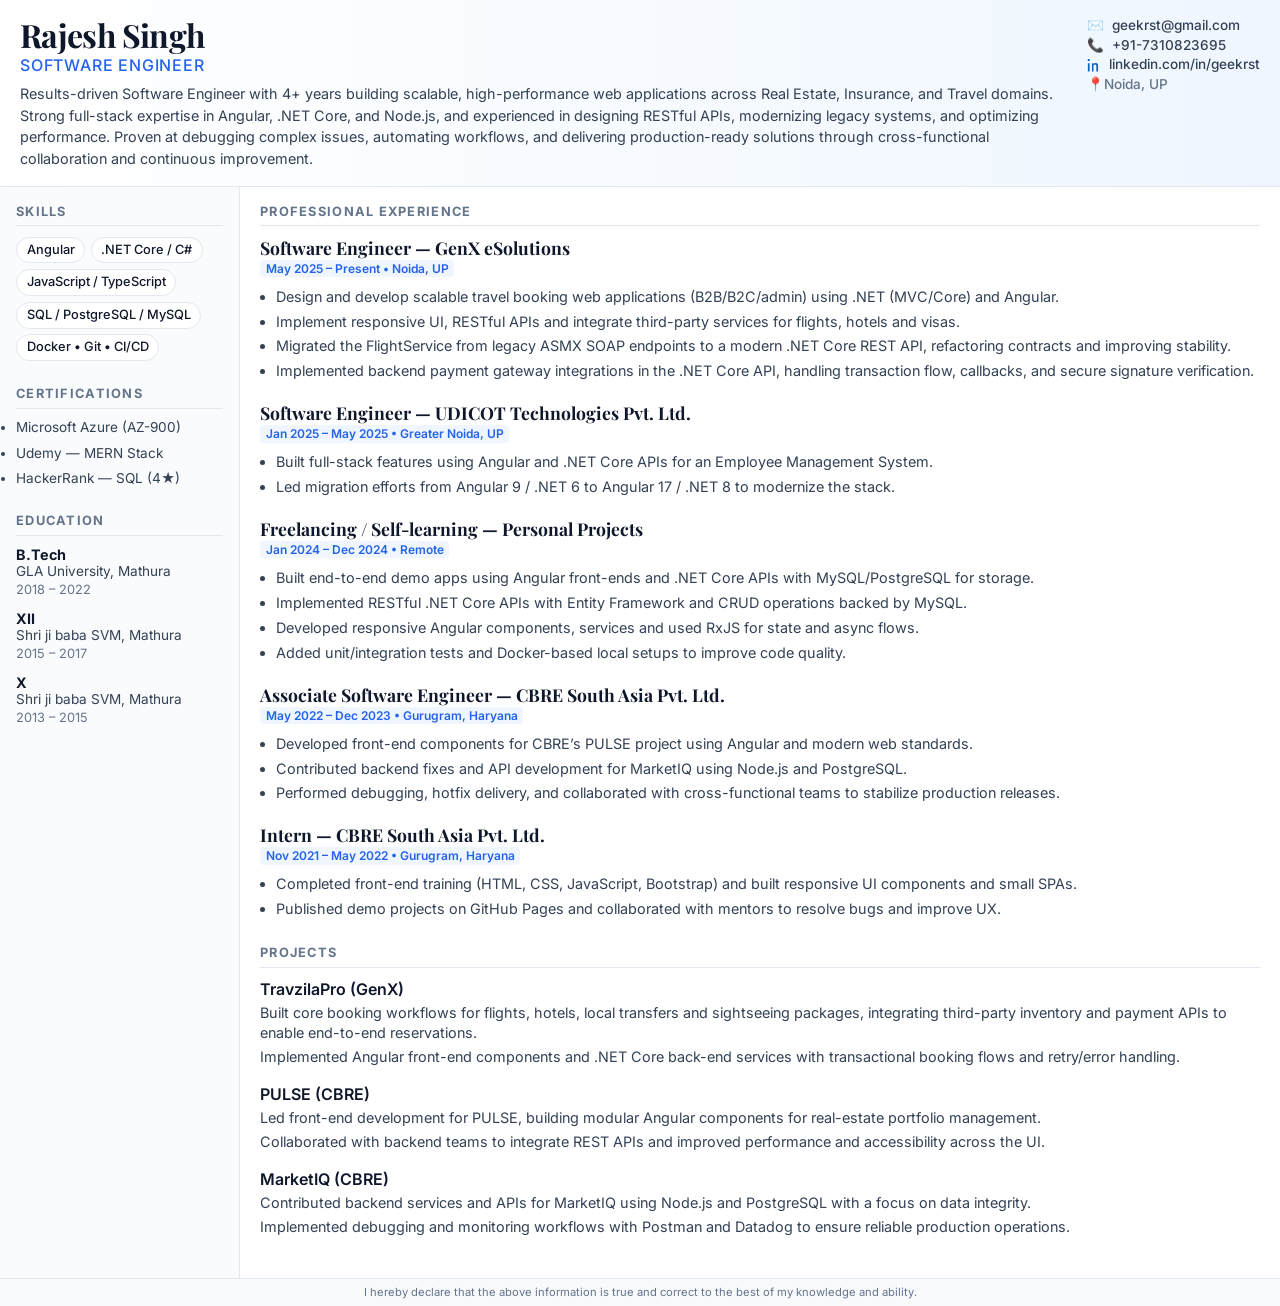
==== commit dc6b6ec2: "updates" ====
--- a/index.html
+++ b/index.html
@@ -26,7 +26,7 @@
 LinkedIn: https://www.linkedin.com/in/geekrst/
 
 Summary:
-SDE with 2+ years of experience across Real Estate, Insurance, and Tech Travel domains. Proficient in full-stack development, with hands-on expertise in Angular, .NET Core, and Node.js. Adept at building scalable, high-performance applications, debugging and optimizing existing systems, and integrating modern technologies to enhance functionality and user experience.
+SDE with 4+ years of experience across Real Estate, Insurance, and Tech Travel domains. Proficient in full-stack development, with hands-on expertise in Angular, .NET Core, and Node.js. Adept at building scalable, high-performance applications, debugging and optimizing existing systems, and integrating modern technologies to enhance functionality and user experience.
 
 Experience:
 Software Engineer — GenX eSolutions | May 2025 - Present | Noida, Uttar Pradesh
@@ -87,10 +87,10 @@
     <header class="top">
       <div class="identity">
         <h1>Rajesh Singh</h1>
-        <p class="title">Associate Software Engineer</p>
-        <p class="summary">Results-driven Software Engineer with 2+ years building scalable, high-performance web
+        <p class="title">Software Engineer</p>
+        <p class="summary">Results-driven Software Engineer with 4+ years building scalable, high-performance web
           applications across Real Estate, Insurance, and Travel domains. Strong full-stack expertise in Angular, .NET
-          Core, and Node.js; experienced in designing RESTful APIs, modernizing legacy systems, and optimizing
+          Core, and Node.js, and experienced in designing RESTful APIs, modernizing legacy systems, and optimizing
           performance. Proven at debugging complex issues, automating workflows, and delivering production-ready
           solutions through cross-functional collaboration and continuous improvement.</p>
       </div>
@@ -114,7 +114,7 @@
             </svg>
             <span class="contact-text">linkedin.com/in/geekrst</span>
           </a>
-          <span class="location">📍Gurgaon, Haryana</span>
+          <span class="location">📍Noida, UP</span>
         </p>
       </div>
     </header>
--- a/style.css
+++ b/style.css
@@ -44,15 +44,12 @@
 
 body {
   font-family: var(--font-body);
-  background-color: var(--bg-body);
+  background-color: var(--bg-card);
   color: var(--text-main);
   line-height: 1.45;
-  /* Tighter line height */
   -webkit-font-smoothing: antialiased;
-  padding: 1rem 0.5rem;
-  /* Reduced padding */
-  font-size: 0.9rem;
-  /* Smaller base font */
+  padding: 0;
+  font-size: 0.9rem;
 }
 
 /* ATS Copy - Hidden */
@@ -63,11 +60,13 @@
 /* Main Container */
 .mainContainer,
 .resume {
-  max-width: 1000px;
-  margin: 0 auto;
+  max-width: 100%;
+  margin: 0;
   background: var(--bg-card);
-  border-radius: var(--radius-md);
-  box-shadow: var(--shadow-lg);
+  border-radius: 0;
+  box-shadow: none;
+  width: 100%;
+
   overflow: hidden;
 }
 
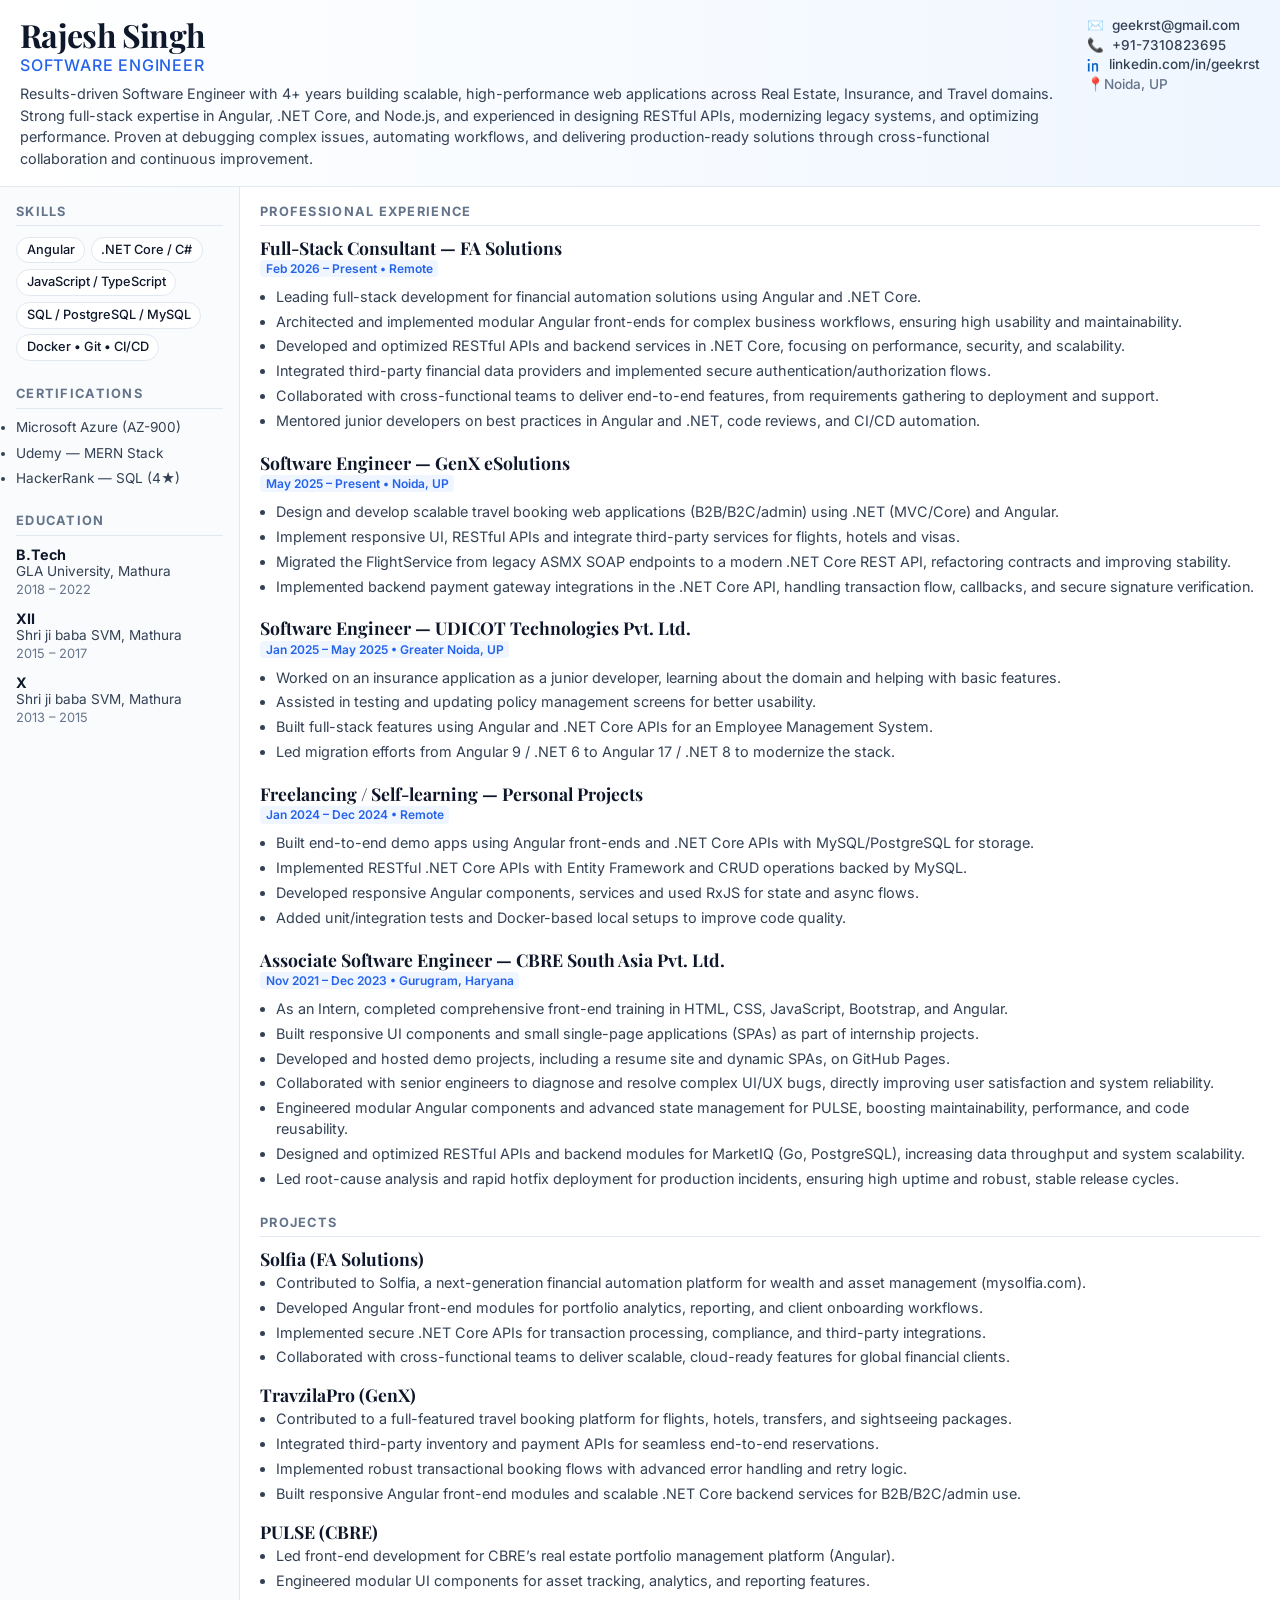
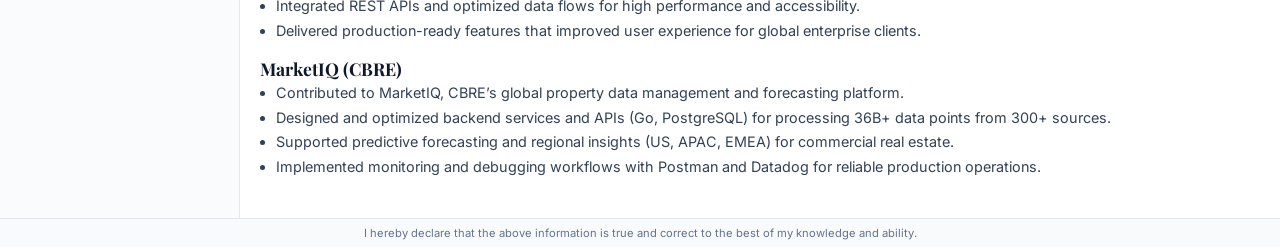
==== commit 1c8afcd8: "updates" ====
--- a/index.html
+++ b/index.html
@@ -175,6 +175,19 @@
           <h2>Professional Experience</h2>
 
           <div class="job">
+            <h3>Full-Stack Consultant — FA Solutions</h3>
+            <p class="meta">Feb 2026 – Present • Remote</p>
+            <ul>
+              <li>Leading full-stack development for financial automation solutions using Angular and .NET Core.</li>
+              <li>Architected and implemented modular Angular front-ends for complex business workflows, ensuring high usability and maintainability.</li>
+              <li>Developed and optimized RESTful APIs and backend services in .NET Core, focusing on performance, security, and scalability.</li>
+              <li>Integrated third-party financial data providers and implemented secure authentication/authorization flows.</li>
+              <li>Collaborated with cross-functional teams to deliver end-to-end features, from requirements gathering to deployment and support.</li>
+              <li>Mentored junior developers on best practices in Angular and .NET, code reviews, and CI/CD automation.</li>
+            </ul>
+          </div>
+
+          <div class="job">
             <h3>Software Engineer — GenX eSolutions</h3>
             <p class="meta">May 2025 – Present • Noida, UP</p>
             <ul>
@@ -188,11 +201,12 @@
                 callbacks, and secure signature verification.</li>
             </ul>
           </div>
-
           <div class="job">
             <h3>Software Engineer — UDICOT Technologies Pvt. Ltd.</h3>
             <p class="meta">Jan 2025 – May 2025 • Greater Noida, UP</p>
             <ul>
+              <li>Worked on an insurance application as a junior developer, learning about the domain and helping with basic features.</li>
+              <li>Assisted in testing and updating policy management screens for better usability.</li>
               <li>Built full-stack features using Angular and .NET Core APIs for an Employee Management System.</li>
               <li>Led migration efforts from Angular 9 / .NET 6 to Angular 17 / .NET 8 to modernize the stack.</li>
             </ul>
@@ -212,23 +226,15 @@
 
           <div class="job">
             <h3>Associate Software Engineer — CBRE South Asia Pvt. Ltd.</h3>
-            <p class="meta">May 2022 – Dec 2023 • Gurugram, Haryana</p>
-            <ul>
-              <li>Developed front-end components for CBRE’s PULSE project using Angular and modern web standards.</li>
-              <li>Contributed backend fixes and API development for MarketIQ using Node.js and PostgreSQL.</li>
-              <li>Performed debugging, hotfix delivery, and collaborated with cross-functional teams to stabilize
-                production releases.</li>
-            </ul>
-          </div>
-
-          <div class="job">
-            <h3>Intern — CBRE South Asia Pvt. Ltd.</h3>
-            <p class="meta">Nov 2021 – May 2022 • Gurugram, Haryana</p>
-            <ul>
-              <li>Completed front-end training (HTML, CSS, JavaScript, Bootstrap) and built responsive UI components and
-                small SPAs.</li>
-              <li>Published demo projects on GitHub Pages and collaborated with mentors to resolve bugs and improve UX.
-              </li>
+            <p class="meta">Nov 2021 – Dec 2023 • Gurugram, Haryana</p>
+            <ul>
+              <li>As an Intern, completed comprehensive front-end training in HTML, CSS, JavaScript, Bootstrap, and Angular.</li>
+              <li>Built responsive UI components and small single-page applications (SPAs) as part of internship projects.</li>
+              <li>Developed and hosted demo projects, including a resume site and dynamic SPAs, on GitHub Pages.</li>
+              <li>Collaborated with senior engineers to diagnose and resolve complex UI/UX bugs, directly improving user satisfaction and system reliability.</li>
+              <li>Engineered modular Angular components and advanced state management for PULSE, boosting maintainability, performance, and code reusability.</li>
+              <li>Designed and optimized RESTful APIs and backend modules for MarketIQ (Go, PostgreSQL), increasing data throughput and system scalability.</li>
+              <li>Led root-cause analysis and rapid hotfix deployment for production incidents, ensuring high uptime and robust, stable release cycles.</li>
             </ul>
           </div>
 
@@ -236,21 +242,36 @@
 
         <section class="block projects">
           <h2>Projects</h2>
+          <h4>Solfia (FA Solutions)</h4>
+          <ul>
+            <li>Contributed to Solfia, a next-generation financial automation platform for wealth and asset management (mysolfia.com).</li>
+            <li>Developed Angular front-end modules for portfolio analytics, reporting, and client onboarding workflows.</li>
+            <li>Implemented secure .NET Core APIs for transaction processing, compliance, and third-party integrations.</li>
+            <li>Collaborated with cross-functional teams to deliver scalable, cloud-ready features for global financial clients.</li>
+          </ul>
           <h4>TravzilaPro (GenX)</h4>
-          <p>Built core booking workflows for flights, hotels, local transfers and sightseeing packages, integrating
-            third-party inventory and payment APIs to enable end-to-end reservations.</p>
-          <p>Implemented Angular front-end components and .NET Core back-end services with transactional booking flows
-            and retry/error handling.</p>
+          <ul>
+            <li>Contributed to a full-featured travel booking platform for flights, hotels, transfers, and sightseeing packages.</li>
+            <li>Integrated third-party inventory and payment APIs for seamless end-to-end reservations.</li>
+            <li>Implemented robust transactional booking flows with advanced error handling and retry logic.</li>
+            <li>Built responsive Angular front-end modules and scalable .NET Core backend services for B2B/B2C/admin use.</li>
+          </ul>
+
           <h4>PULSE (CBRE)</h4>
-          <p>Led front-end development for PULSE, building modular Angular components for real-estate portfolio
-            management.</p>
-          <p>Collaborated with backend teams to integrate REST APIs and improved performance and accessibility across
-            the UI.</p>
+          <ul>
+            <li>Led front-end development for CBRE’s real estate portfolio management platform (Angular).</li>
+            <li>Engineered modular UI components for asset tracking, analytics, and reporting features.</li>
+            <li>Integrated REST APIs and optimized data flows for high performance and accessibility.</li>
+            <li>Delivered production-ready features that improved user experience for global enterprise clients.</li>
+          </ul>
+
           <h4>MarketIQ (CBRE)</h4>
-          <p>Contributed backend services and APIs for MarketIQ using Node.js and PostgreSQL with a focus on data
-            integrity.</p>
-          <p>Implemented debugging and monitoring workflows with Postman and Datadog to ensure reliable production
-            operations.</p>
+          <ul>
+            <li>Contributed to MarketIQ, CBRE’s global property data management and forecasting platform.</li>
+            <li>Designed and optimized backend services and APIs (Go, PostgreSQL) for processing 36B+ data points from 300+ sources.</li>
+            <li>Supported predictive forecasting and regional insights (US, APAC, EMEA) for commercial real estate.</li>
+            <li>Implemented monitoring and debugging workflows with Postman and Datadog for reliable production operations.</li>
+          </ul>
         </section>
 
       </section>
--- a/style.css
+++ b/style.css
@@ -279,11 +279,14 @@
 }
 
 /* Projects Section */
+
 .projects h4 {
-  font-size: 1rem;
-  color: var(--primary-color);
-  font-weight: 600;
-  margin-bottom: 0.1rem;
+  font-family: var(--font-heading);
+  font-size: 1.1rem;
+  color: var(--primary-color);
+  font-weight: 700;
+  margin-bottom: 0;
+  line-height: 1.2;
   margin-top: 1rem;
 }
 
@@ -291,10 +294,16 @@
   margin-top: 0;
 }
 
-.projects p {
+
+.projects ul {
+  color: var(--secondary-color);
+  font-size: 0.9rem;
+  padding-left: 1rem;
+  margin-top: 0.25rem;
+}
+
+.projects li {
   margin-bottom: 0.25rem;
-  line-height: 1.4;
-  font-size: 0.9rem;
 }
 
 /* Footer */
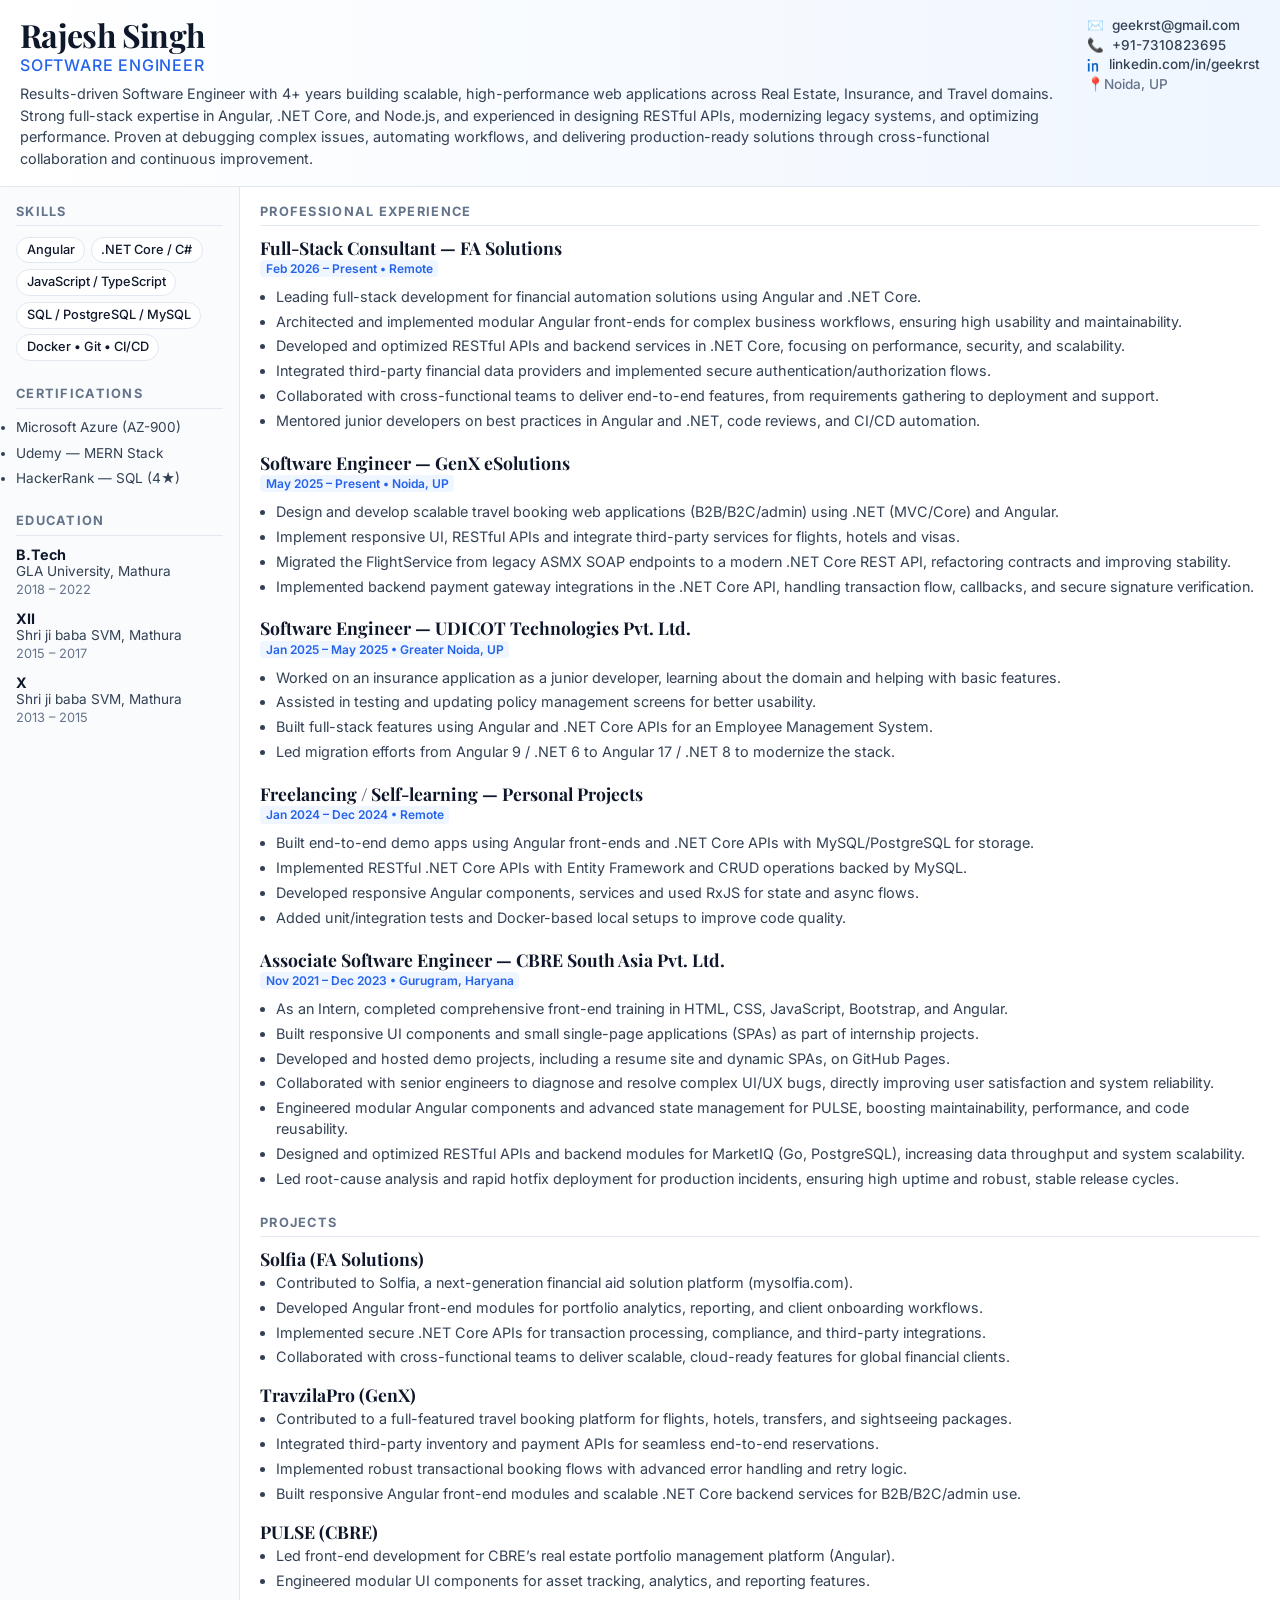
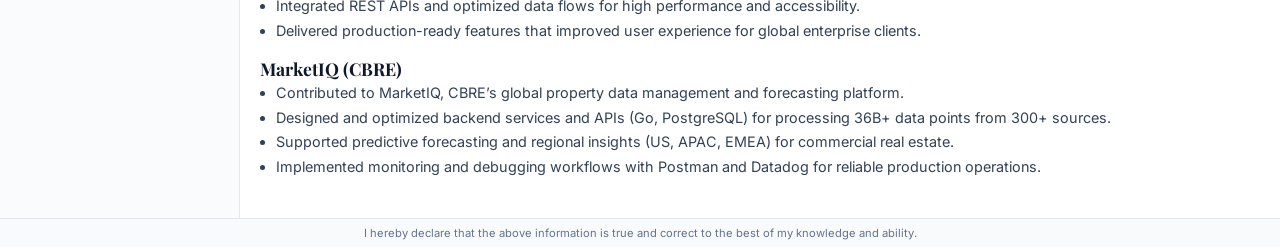
==== commit 9362feaf: "updated financial aid" ====
--- a/index.html
+++ b/index.html
@@ -244,7 +244,7 @@
           <h2>Projects</h2>
           <h4>Solfia (FA Solutions)</h4>
           <ul>
-            <li>Contributed to Solfia, a next-generation financial automation platform for wealth and asset management (mysolfia.com).</li>
+            <li>Contributed to Solfia, a next-generation financial aid solution platform (mysolfia.com).</li>
             <li>Developed Angular front-end modules for portfolio analytics, reporting, and client onboarding workflows.</li>
             <li>Implemented secure .NET Core APIs for transaction processing, compliance, and third-party integrations.</li>
             <li>Collaborated with cross-functional teams to deliver scalable, cloud-ready features for global financial clients.</li>
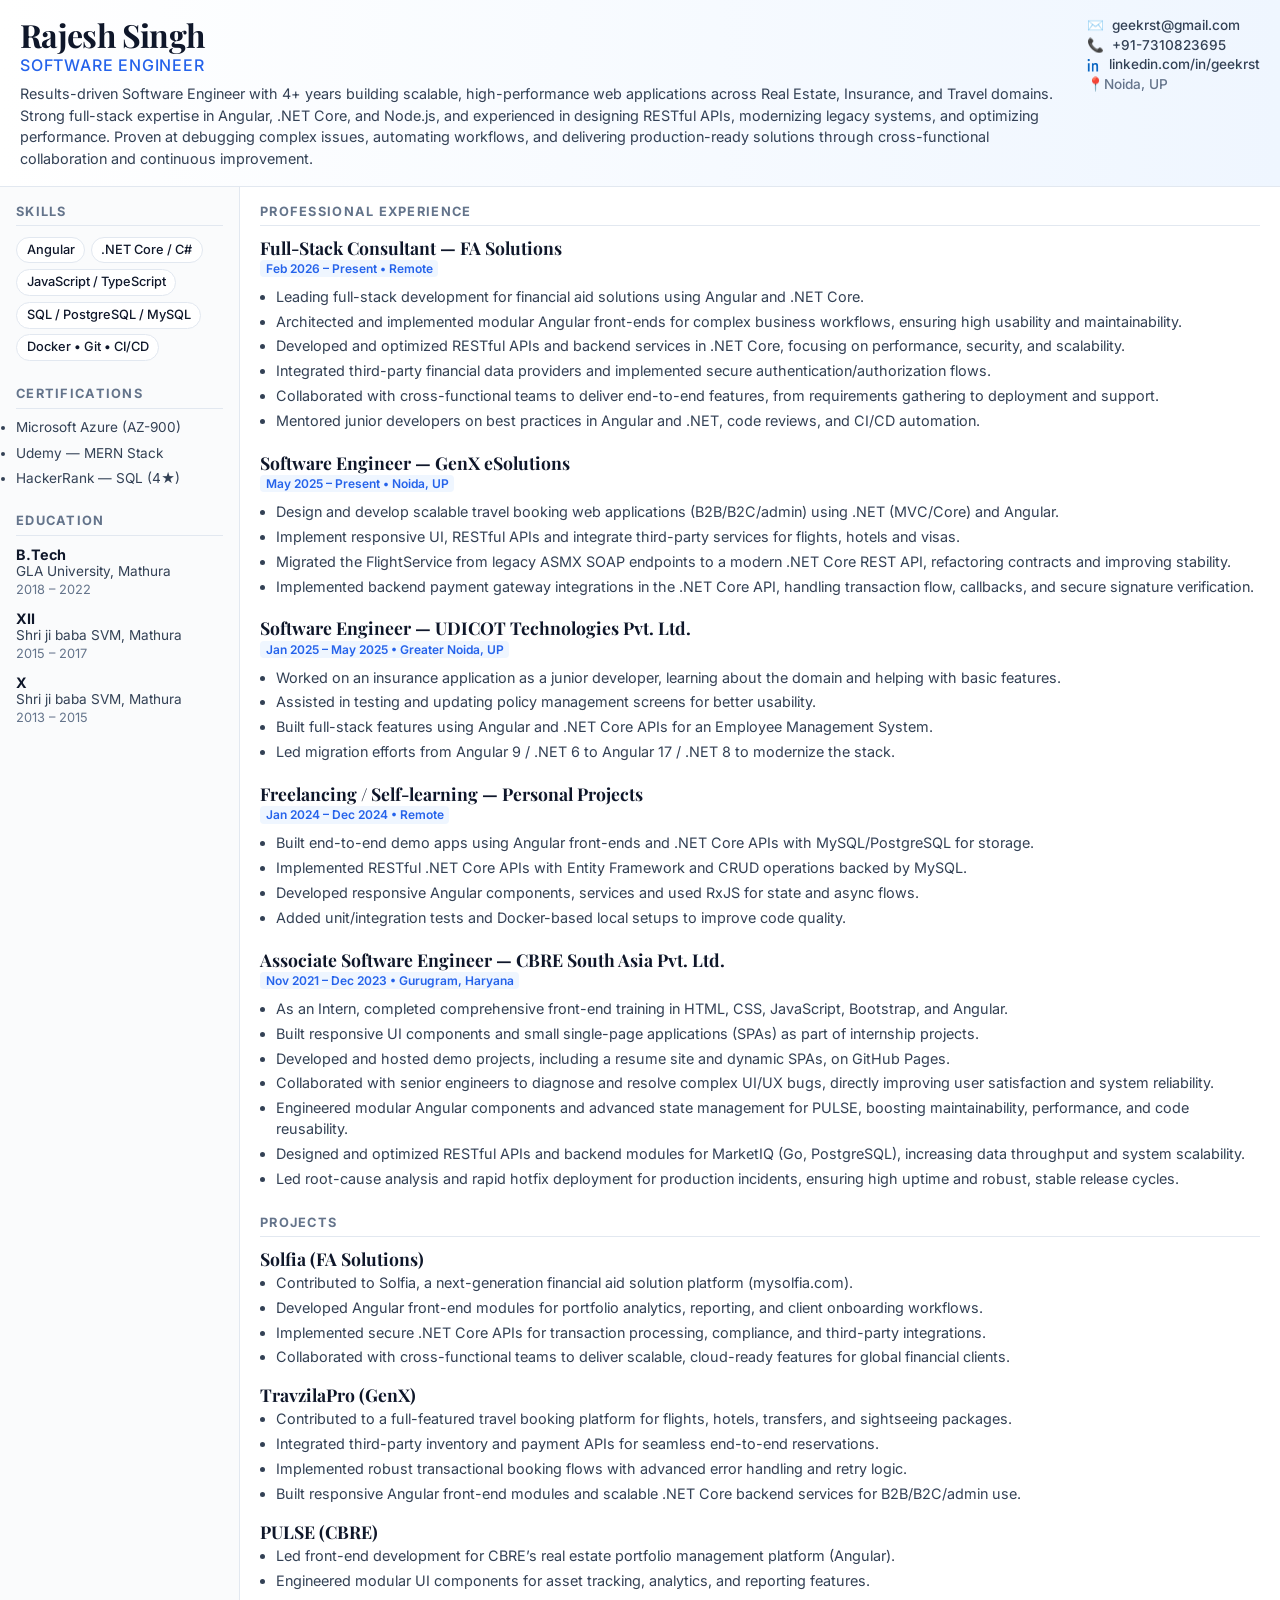
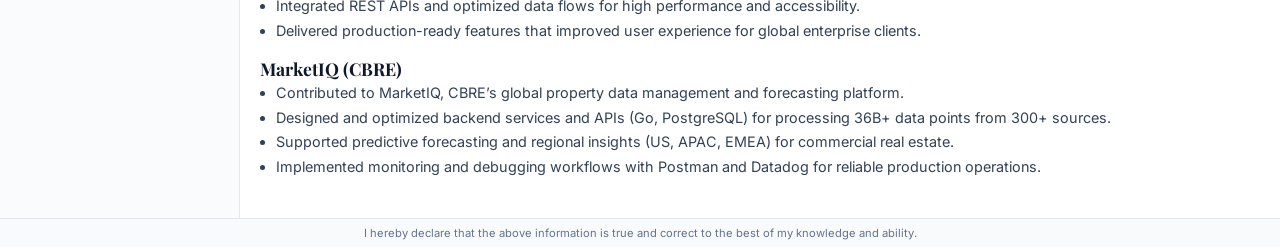
==== commit 60f7bab6: "financial aid" ====
--- a/index.html
+++ b/index.html
@@ -178,7 +178,7 @@
             <h3>Full-Stack Consultant — FA Solutions</h3>
             <p class="meta">Feb 2026 – Present • Remote</p>
             <ul>
-              <li>Leading full-stack development for financial automation solutions using Angular and .NET Core.</li>
+              <li>Leading full-stack development for financial aid solutions using Angular and .NET Core.</li>
               <li>Architected and implemented modular Angular front-ends for complex business workflows, ensuring high usability and maintainability.</li>
               <li>Developed and optimized RESTful APIs and backend services in .NET Core, focusing on performance, security, and scalability.</li>
               <li>Integrated third-party financial data providers and implemented secure authentication/authorization flows.</li>
